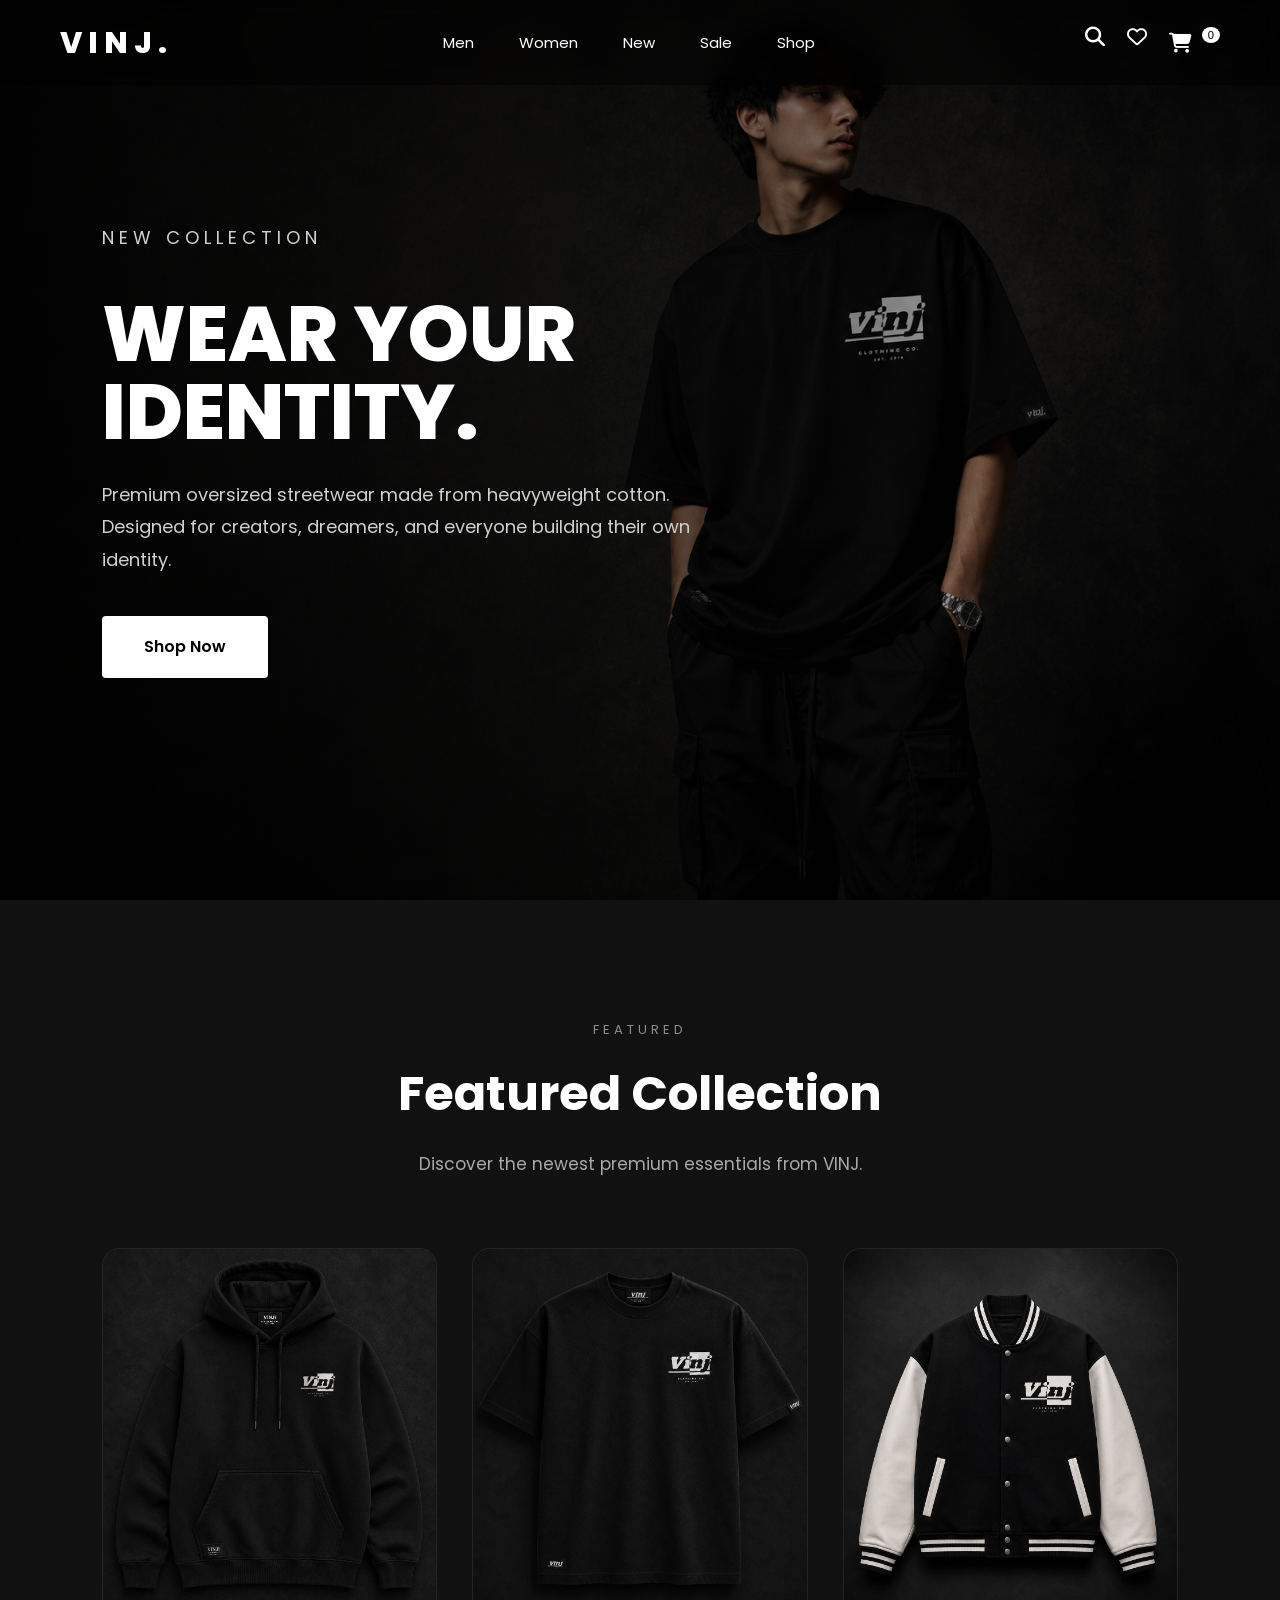
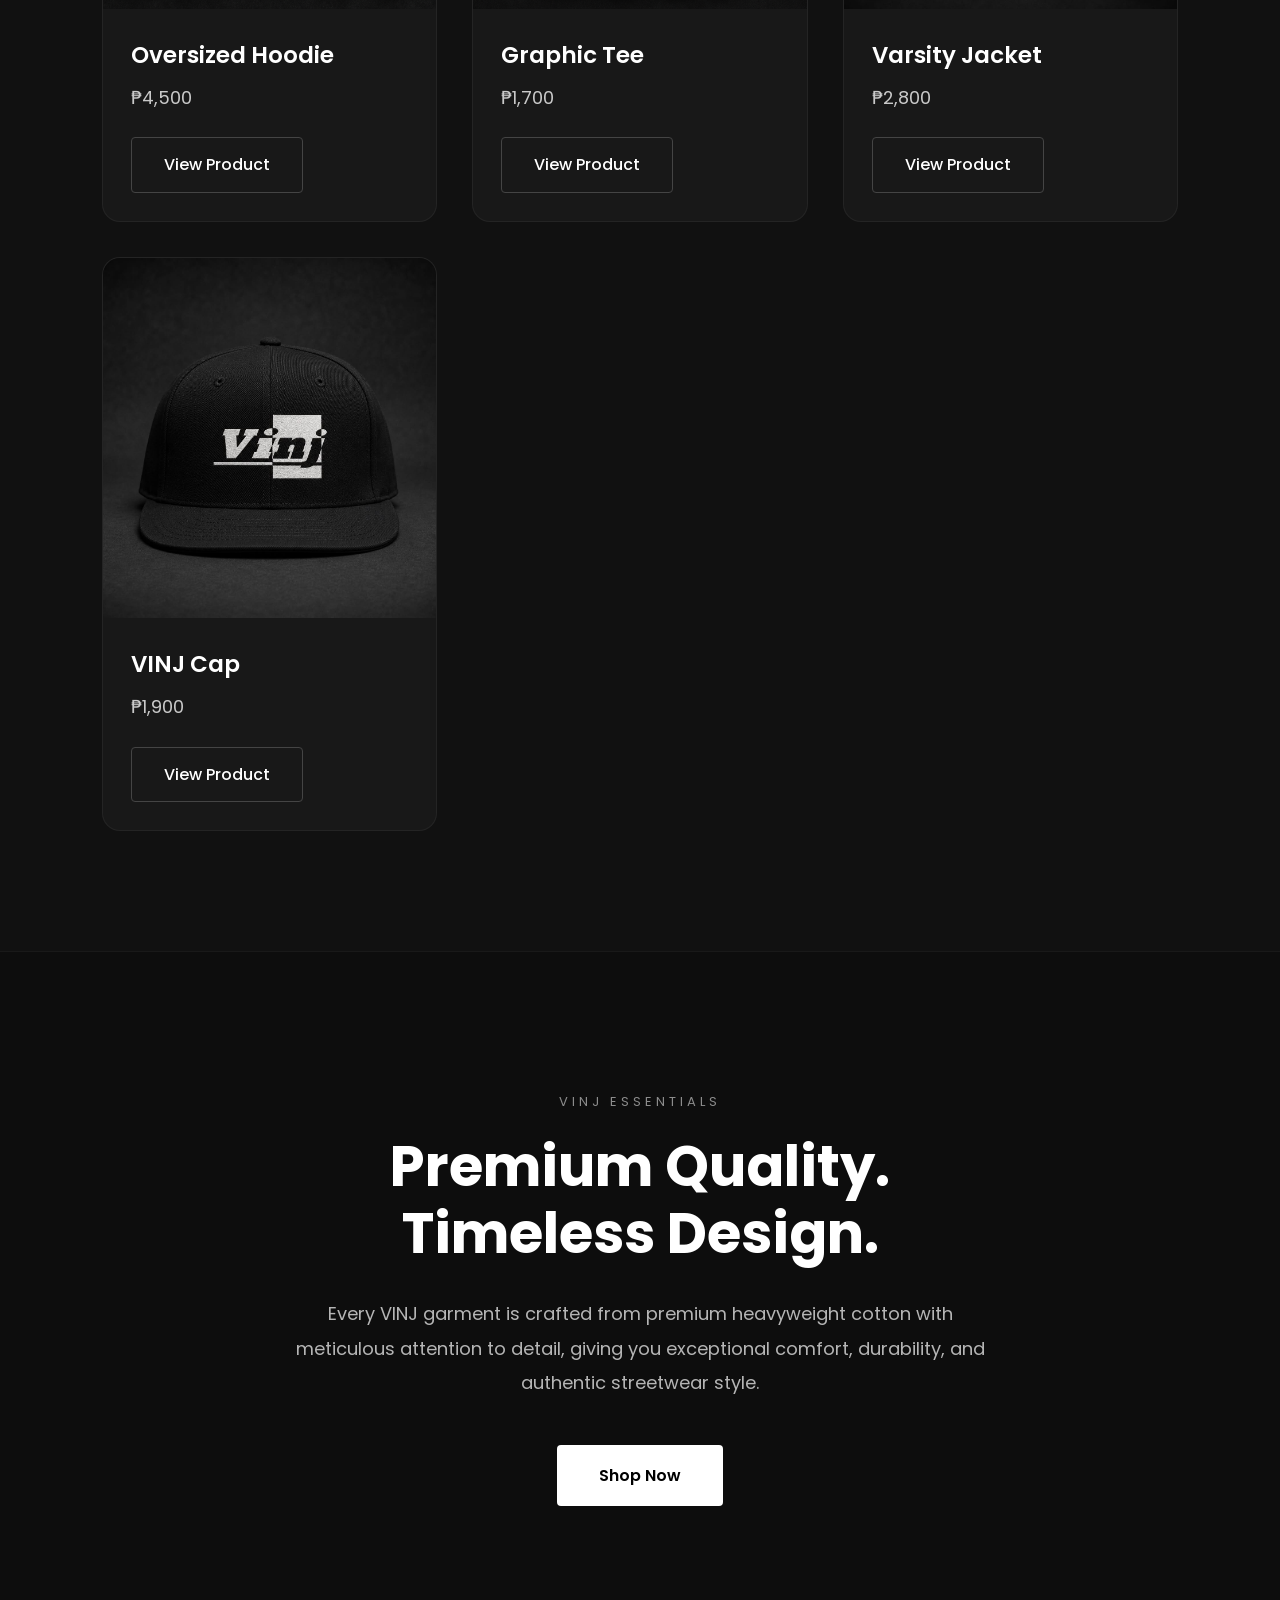
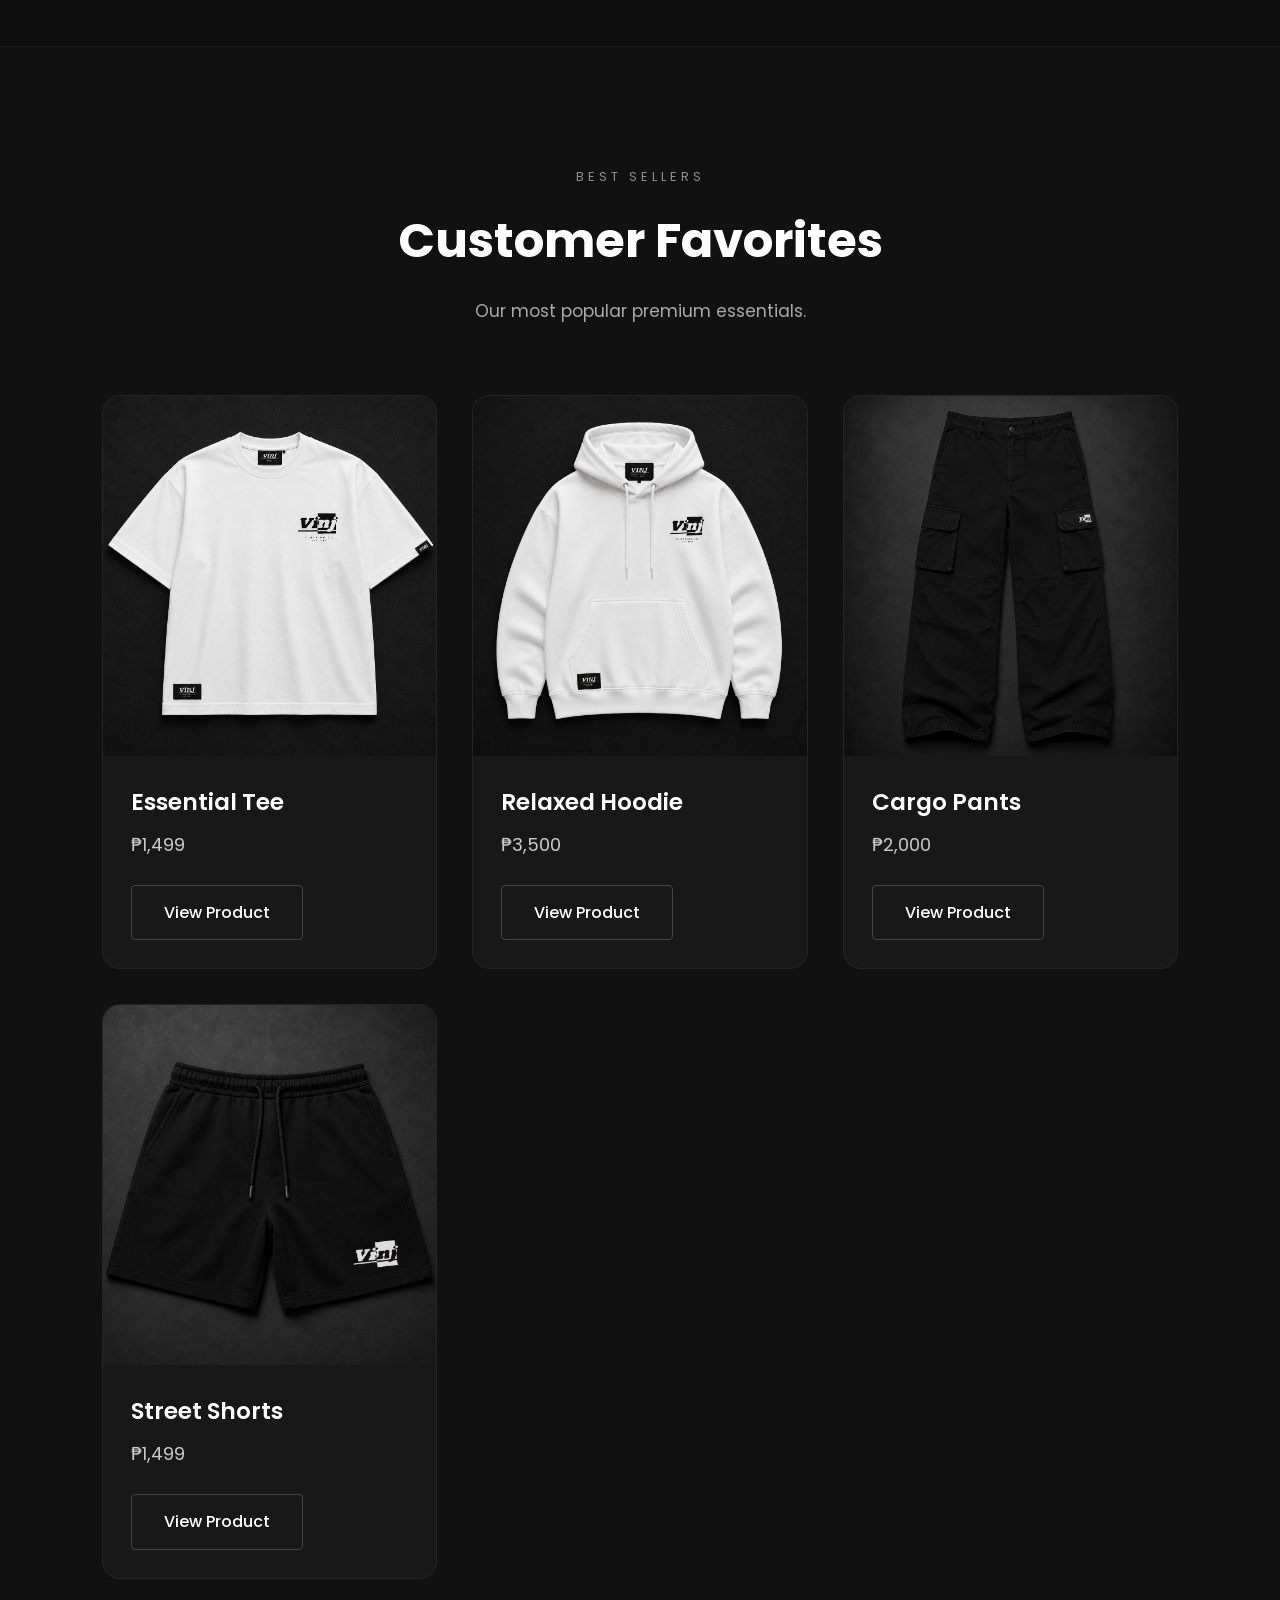
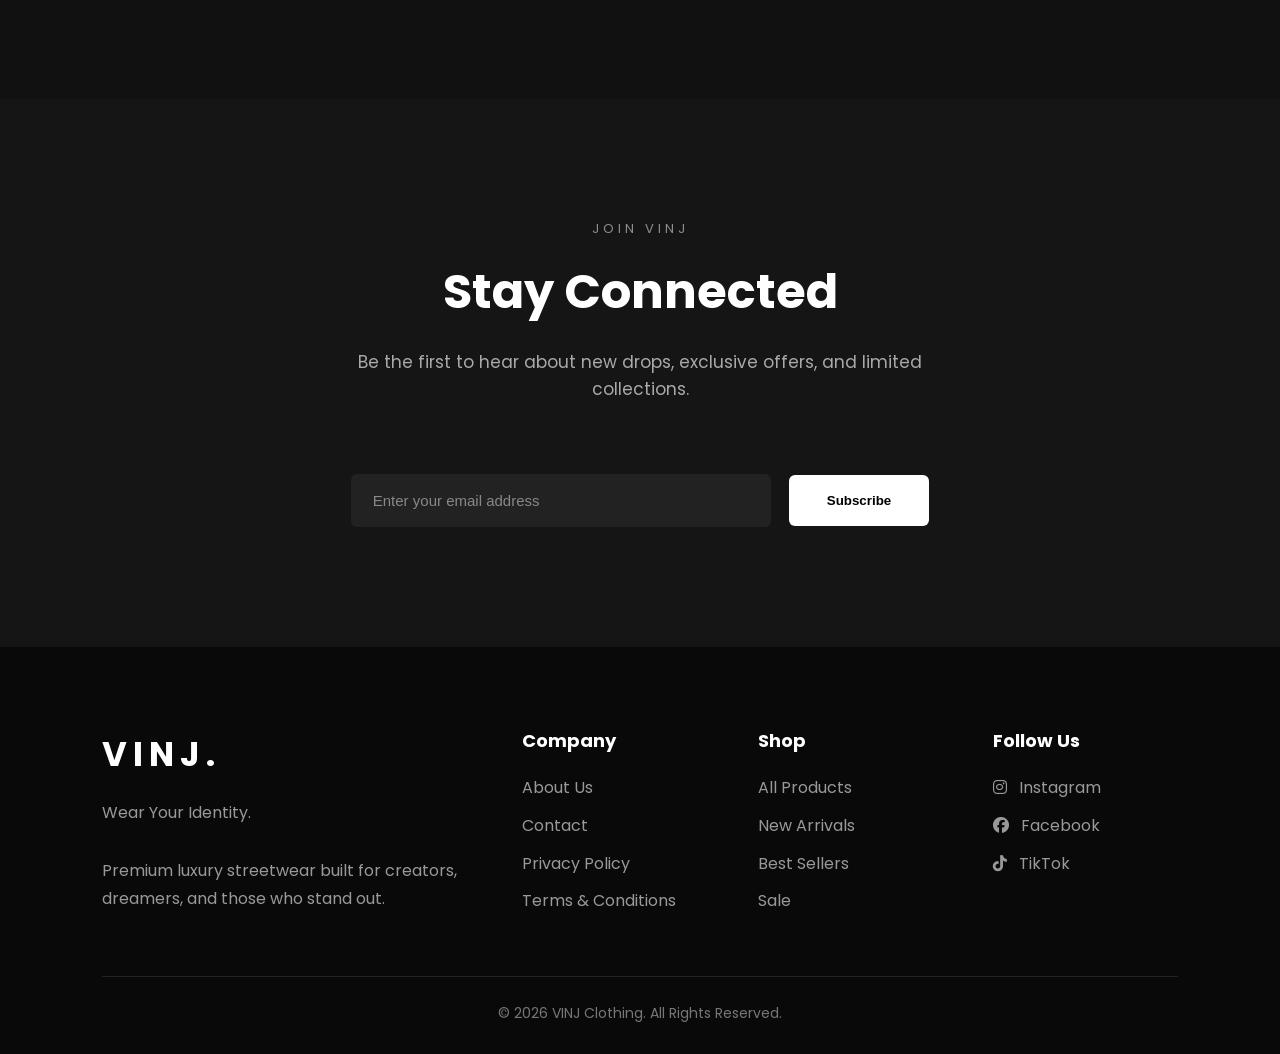
==== index.html @ 6fac5b18 "Update price of Essential Tee to ₱1,499" ====
<!DOCTYPE html>
<html lang="en">

<head>

    <meta charset="UTF-8">

    <meta name="viewport" content="width=device-width, initial-scale=1.0">

    <title>VINJ | Wear Your Identity</title>

    <!-- Google Font -->
    <link href="https://fonts.googleapis.com/css2?family=Poppins:wght@300;400;500;600;700;800&display=swap"
        rel="stylesheet">

    <!-- Font Awesome -->
    <link rel="stylesheet" href="https://cdnjs.cloudflare.com/ajax/libs/font-awesome/6.6.0/css/all.min.css">

    <!-- CSS -->
    <link rel="stylesheet" href="style.css">

    <!-- READ ONLY TEXT SCRIPT -->
    <style>
        /* Prevents users from highlighting and copying text on the whole website */
        body {
            -webkit-user-select: none; /* Safari */
            -moz-user-select: none; /* Firefox */
            -ms-user-select: none; /* Internet Explorer/Edge */
            user-select: none; /* Standard syntax */
        }

        /* Allows text selection ONLY inside input boxes (like the newsletter email box) */
        input, textarea {
            -webkit-user-select: text;
            -moz-user-select: text;
            -ms-user-select: text;
            user-select: text;
        }
    </style>

</head>

<body>

    <!-- =========================
     HEADER
========================= -->

    <header>

        <nav class="navbar">

            <div class="logo">
                <a href="index.html">VINJ.</a>
            </div>

            <ul class="nav-links">

                <li><a href="#">Men</a></li>
                <li><a href="#">Women</a></li>
                <li><a href="#">New</a></li>
                <li><a href="#">Sale</a></li>
                <li><a href="shop.html">Shop</a></li>

            </ul>

            <div class="icons">

                <i class="fa-solid fa-magnifying-glass"></i>
                <i class="fa-regular fa-heart"></i>

                <a href="cart.html">
                    <i class="fa-solid fa-cart-shopping"></i>
                    <span id="cartCount"
                        style="background: #fff; color: #000; border-radius: 50%; padding: 2px 6px; font-size: 0.7rem; margin-left: 5px; vertical-align: top; font-family: sans-serif;">0</span>
                </a>

            </div>

        </nav>

    </header>

    <!-- =========================
     HERO
========================= -->

    <section class="hero">

        <img src="images/hero-model.jpg" alt="VINJ Streetwear" class="hero-image">

        <div class="hero-overlay"></div>

        <div class="hero-content">

            <p class="hero-tag">
                NEW COLLECTION
            </p>

            <h1>
                WEAR YOUR<br>
                IDENTITY.
            </h1>

            <p>
                Premium oversized streetwear made from heavyweight cotton.
                Designed for creators, dreamers, and everyone building
                their own identity.
            </p>

            <div class="hero-buttons">

                <a href="shop.html" class="btn">
                    Shop Now
                </a>

                <!-- "Explore Collection" button has been removed here -->

            </div>

        </div>

    </section>

    <!-- =========================
     FEATURED COLLECTION
========================= -->

    <section class="featured">

        <div class="section-title">

            <span>FEATURED</span>

            <h2>Featured Collection</h2>

            <p>
                Discover the newest premium essentials from VINJ.
            </p>

        </div>

        <div class="cards">
            <!-- Product 1 -->
            <div class="card">

                <img src="images/hoodie.jpg" alt="VINJ Oversized Hoodie">

                <div class="card-content">

                    <h3>Oversized Hoodie</h3>

                    <p class="price">₱4,500</p>

                    <a href="view-product.html?id=hoodie" class="card-btn">
                        View Product
                    </a>

                </div>

            </div>

            <!-- Product 2 -->
            <div class="card">

                <img src="images/shirt.jpg" alt="VINJ Graphic Tee">

                <div class="card-content">

                    <h3>Graphic Tee</h3>

                    <p class="price">₱1,700</p>

                    <a href="view-product.html?id=graphic-tee" class="card-btn">
                        View Product
                    </a>

                </div>

            </div>

            <!-- Product 3 -->
            <div class="card">

                <img src="images/jacket.jpg" alt="VINJ Varsity Jacket">

                <div class="card-content">

                    <h3>Varsity Jacket</h3>

                    <p class="price">₱2,800</p>

                    <a href="view-product.html?id=varsity-jacket" class="card-btn">
                        View Product
                    </a>

                </div>

            </div>

            <!-- Product 4 -->
            <div class="card">

                <img src="images/cap.jpg" alt="VINJ Cap">

                <div class="card-content">

                    <h3>VINJ Cap</h3>

                    <p class="price">₱1,900</p>

                    <a href="view-product.html?id=cap" class="card-btn">
                        View Product
                    </a>

                </div>

            </div>

        </div>

    </section>

    <!-- =========================
     PREMIUM BANNER
========================= -->

    <section class="banner">

        <span>VINJ ESSENTIALS</span>

        <h2>
            Premium Quality.
            <br>
            Timeless Design.
        </h2>

        <p>
            Every VINJ garment is crafted from premium heavyweight cotton
            with meticulous attention to detail, giving you exceptional
            comfort, durability, and authentic streetwear style.
        </p>

        <a href="shop.html" class="btn">
            Shop Now
        </a>

    </section>

    <!-- =========================
     BEST SELLERS
========================= -->

    <section class="best-sellers">

        <div class="section-title">

            <span>BEST SELLERS</span>

            <h2>Customer Favorites</h2>

            <p>Our most popular premium essentials.</p>

        </div>

        <div class="cards">
            <!-- Product 1 -->
            <div class="card">

                <img src="images/product1.jpg" alt="VINJ Essential Tee">

                <div class="card-content">

                    <h3>Essential Tee</h3>

                    <p class="price">₱1,499</p>

                    <a href="view-product.html?id=essential-tee" class="card-btn">
                        View Product
                    </a>

                </div>

            </div>

            <!-- Product 2 -->
            <div class="card">

                <img src="images/product2.jpg" alt="VINJ Relaxed Hoodie">

                <div class="card-content">

                    <h3>Relaxed Hoodie</h3>

                    <p class="price">₱3,500</p>

                    <a href="view-product.html?id=oversized-tee" class="card-btn">
                        View Product
                    </a>

                </div>

            </div>

            <!-- Product 3 -->
            <div class="card">

                <img src="images/product3.jpg" alt="VINJ Cargo Pants">

                <div class="card-content">

                    <h3>Cargo Pants</h3>

                    <p class="price">₱2,000</p>

                    <a href="view-product.html?id=cargo-pants" class="card-btn">
                        View Product
                    </a>

                </div>

            </div>

            <!-- Product 4 -->
            <div class="card">

                <img src="images/product4.jpg" alt="VINJ Street Shorts">

                <div class="card-content">

                    <h3>Street Shorts</h3>

                    <p class="price">₱1,499</p>

                    <a href="view-product.html?id=street-shorts" class="card-btn">
                        View Product
                    </a>

                </div>

            </div>

        </div>

    </section>

    <!-- =========================
     NEWSLETTER
========================= -->

    <section class="newsletter">

        <div class="section-title">

            <span>JOIN VINJ</span>

            <h2>Stay Connected</h2>

            <p>
                Be the first to hear about new drops,
                exclusive offers, and limited collections.
            </p>

        </div>

        <form>

            <input type="email" placeholder="Enter your email address" required>

            <button type="submit">
                Subscribe
            </button>

        </form>

    </section>
    <!-- =========================
     FOOTER
========================= -->

    <footer>

        <div class="footer-container">

            <!-- Brand -->

            <div class="footer-brand">

                <h2>VINJ.</h2>

                <p>
                    Wear Your Identity.
                    <br><br>
                    Premium luxury streetwear built for creators,
                    dreamers, and those who stand out.
                </p>

            </div>

            <!-- Company -->

            <div>

                <h4>Company</h4>

                <a href="#">About Us</a>

                <a href="#">Contact</a>

                <a href="#">Privacy Policy</a>

                <a href="#">Terms & Conditions</a>

            </div>

            <!-- Shop -->

            <div>

                <h4>Shop</h4>

                <a href="shop.html">All Products</a>

                <a href="#">New Arrivals</a>

                <a href="#">Best Sellers</a>

                <a href="#">Sale</a>

            </div>

            <!-- Social -->

            <div>

                <h4>Follow Us</h4>

                <a href="#"><i class="fab fa-instagram"></i> Instagram</a>

                <a href="#"><i class="fab fa-facebook"></i> Facebook</a>

                <a href="#"><i class="fab fa-tiktok"></i> TikTok</a>

            </div>

        </div>

        <p class="copyright">
            © 2026 VINJ Clothing. All Rights Reserved.
        </p>

    </footer>

    <!-- =========================
     JAVASCRIPT
========================= -->

    <script src="script.js"></script>

</body>

</html>
---- style.css ----
/* ==========================================
   VINJ Luxury Streetwear
   Premium Dark Theme
========================================== */

* {
    margin: 0;
    padding: 0;
    box-sizing: border-box;
}

html {
    scroll-behavior: smooth;
}

body {
    font-family: 'Poppins', sans-serif;
    background: #0b0b0b;
    color: #fff;
    overflow-x: hidden;
    line-height: 1.6;
}

img {
    max-width: 100%;
    display: block;
}

a {
    text-decoration: none;
    color: inherit;
}

section {
    width: 100%;
}

/* ==========================================
   HEADER
========================================== */

header {
    position: fixed;
    top: 0;
    left: 0;
    width: 100%;
    z-index: 1000;
    
    background: rgba(0, 0, 0, .45);
    backdrop-filter: blur(12px);
    transition: .35s;
}

.navbar {
    
    max-width: 1400px;
    
    height: 85px;
    
    margin: auto;
    
    display: flex;
    
    justify-content: space-between;
    
    align-items: center;
    
    padding: 0 60px;
    
}

.logo a {
    
    color: white;
    
    font-size: 30px;
    
    font-weight: 800;
    
    letter-spacing: 6px;
    
}

.nav-links {
    
    list-style: none;
    
    display: flex;
    
    gap: 45px;
    
}

.nav-links a {
    
    color: white;
    
    font-size: 15px;
    
    transition: .3s;
    
}

.nav-links a:hover {
    
    color: #cfcfcf;
    
}

.icons {
    
    display: flex;
    
    gap: 22px;
    
    font-size: 20px;
    
}

.icons i {
    
    cursor: pointer;
    
    transition: .3s;
    
}

.icons i:hover {
    
    color: #d6d6d6;
    
}
/* ==========================================
   HERO
========================================== */

.hero{

    position:relative;

    width:100%;

    height:100vh;

    display:flex;

    align-items:center;

    overflow:hidden;

    background:#111;

}

.hero-image{

    position:absolute;

    inset:0;

    width:100%;

    height:100%;

    object-fit:cover;

    object-position:center;

}

.hero-overlay{

    position:absolute;

    inset:0;

    background:linear-gradient(
        90deg,
        rgba(0,0,0,.90) 0%,
        rgba(0,0,0,.65) 45%,
        rgba(0,0,0,.20) 100%
    );

}

.hero-content{

    position:relative;

    z-index:5;

    width:600px;

    margin-left:8%;

}

.hero-tag{

    color:#9d9d9d;

    letter-spacing:5px;

    text-transform:uppercase;

    font-size:14px;

    margin-bottom:18px;

}

.hero h1{

    font-size:78px;

    line-height:1;

    font-weight:800;

    margin-bottom:28px;

}

.hero p{

    color:#d0d0d0;

    font-size:18px;

    line-height:1.8;

    margin-bottom:40px;

}

.hero-buttons{

    display:flex;

    gap:20px;

}

.btn{

    display:inline-flex;

    align-items:center;

    justify-content:center;

    padding:18px 42px;

    background:#ffffff;

    color:#000;

    font-weight:600;

    border-radius:4px;

    transition:.35s;

}

.btn:hover{

    background:#dddddd;

    transform:translateY(-3px);

}

.btn-outline{

    display:inline-flex;

    align-items:center;

    justify-content:center;

    padding:18px 42px;

    border:1px solid #fff;

    color:#fff;

    border-radius:4px;

    transition:.35s;

}

.btn-outline:hover{

    background:#fff;

    color:#000;

}
/* ==========================================
   SECTION TITLES
========================================== */

.section-title {
    
    text-align: center;
    
    margin-bottom: 70px;
    
}

.section-title span {
    
    display: block;
    
    color: #8d8d8d;
    
    font-size: 13px;
    
    letter-spacing: 4px;
    
    text-transform: uppercase;
    
    margin-bottom: 15px;
    
}

.section-title h2 {
    
    font-size: 48px;
    
    font-weight: 700;
    
    margin-bottom: 18px;
    
}

.section-title p {
    
    color: #a9a9a9;
    
    font-size: 17px;
    
    max-width: 650px;
    
    margin: auto;
    
}

/* ==========================================
   FEATURED & BEST SELLERS
========================================== */

.featured,
.best-sellers {
    
    padding: 120px 8%;
    
    background: #111111;
    
}

.cards {
    
    display: grid;
    
    grid-template-columns: repeat(auto-fit, minmax(280px, 1fr));
    
    gap: 35px;
    
}

/* ==========================================
   PRODUCT CARD
========================================== */

.card {
    
    background: #181818;
    
    border-radius: 18px;
    
    overflow: hidden;
    
    transition: .35s ease;
    
    border: 1px solid rgba(255, 255, 255, .05);
    
}

.card:hover {
    
    transform: translateY(-10px);
    
    box-shadow: 0 25px 55px rgba(0, 0, 0, .45);
    
}

.card img {
    
    width: 100%;
    
    height: 360px;
    
    object-fit: cover;
    
    background: #222;
    
    transition: .4s;
    
}

.card:hover img {
    
    transform: scale(1.03);
    
}

.card-content {
    
    padding: 28px;
    
}

.card h3 {
    
    font-size: 23px;
    
    margin-bottom: 10px;
    
    font-weight: 600;
    
}

.price {
    
    color: #c9c9c9;
    
    font-size: 18px;
    
    margin-bottom: 25px;
    
}

.card-btn {
    
    display: inline-block;
    
    padding: 14px 32px;
    
    border: 1px solid #444;
    
    color: #fff;
    
    transition: .3s;
    
    border-radius: 4px;
    
    font-weight: 500;
    
}

.card-btn:hover {
    
    background: #fff;
    
    color: #000;
    
    border-color: #fff;
    
}
/* ==========================================
   PREMIUM BANNER
========================================== */

.banner {
    
    background: #0d0d0d;
    
    padding: 140px 8%;
    
    text-align: center;
    
    border-top: 1px solid rgba(255, 255, 255, .05);
    
    border-bottom: 1px solid rgba(255, 255, 255, .05);
    
}

.banner span {
    
    display: block;
    
    color: #8c8c8c;
    
    text-transform: uppercase;
    
    letter-spacing: 4px;
    
    font-size: 13px;
    
    margin-bottom: 20px;
    
}

.banner h2 {
    
    font-size: 56px;
    
    font-weight: 700;
    
    line-height: 1.2;
    
    margin-bottom: 30px;
    
}

.banner p {
    
    max-width: 700px;
    
    margin: 0 auto 45px;
    
    color: #b5b5b5;
    
    line-height: 1.9;
    
    font-size: 18px;
    
}

/* ==========================================
   NEWSLETTER
========================================== */

.newsletter {
    
    background: #151515;
    
    padding: 120px 8%;
    
    text-align: center;
    
}

.newsletter form {
    
    display: flex;
    
    justify-content: center;
    
    align-items: center;
    
    flex-wrap: wrap;
    
    gap: 18px;
    
    margin-top: 45px;
    
}

.newsletter input {
    
    width: 420px;
    
    max-width: 100%;
    
    padding: 18px 22px;
    
    border: none;
    
    outline: none;
    
    background: #222;
    
    color: #fff;
    
    border-radius: 6px;
    
    font-size: 15px;
    
}

.newsletter input::placeholder {
    
    color: #888;
    
}

.newsletter button {
    
    padding: 18px 38px;
    
    background: #fff;
    
    color: #000;
    
    border: none;
    
    border-radius: 6px;
    
    cursor: pointer;
    
    font-weight: 600;
    
    transition: .3s;
    
}

.newsletter button:hover {
    
    background: #d8d8d8;
    
}
/* ==========================================
   FOOTER
========================================== */

footer {
    
    background: #090909;
    
    padding: 80px 8% 30px;
    
}

.footer-container {
    
    display: grid;
    
    grid-template-columns: 2fr 1fr 1fr 1fr;
    
    gap: 50px;
    
    margin-bottom: 50px;
    
}

.footer-brand h2 {
    
    font-size: 34px;
    
    letter-spacing: 6px;
    
    margin-bottom: 18px;
    
}

.footer-brand p {
    
    color: #999;
    
    line-height: 1.8;
    
}

footer h4 {
    
    margin-bottom: 20px;
    
    font-size: 18px;
    
}

footer a {
    
    display: block;
    
    color: #999;
    
    margin-bottom: 12px;
    
    transition: .3s;
    
}

footer a:hover {
    
    color: #fff;
    
}

footer i {
    
    margin-right: 8px;
    
}

.copyright {
    
    border-top: 1px solid #222;
    
    padding-top: 25px;
    
    text-align: center;
    
    color: #777;
    
    font-size: 14px;
    
}

/* ==========================================
   SCROLL TO TOP
========================================== */

.top-btn {
    
    position: fixed;
    
    bottom: 30px;
    
    right: 30px;
    
    width: 50px;
    
    height: 50px;
    
    border: none;
    
    border-radius: 50%;
    
    background: #fff;
    
    color: #000;
    
    cursor: pointer;
    
    display: none;
    
    font-size: 20px;
    
    z-index: 999;
    
    transition: .3s;
    
}

.top-btn:hover {
    
    transform: translateY(-5px);
    
}

/* ==========================================
   FADE ANIMATION
========================================== */

.hidden {
    
    opacity: 0;
    
    transform: translateY(50px);
    
    transition: all .8s ease;
    
}

.visible {
    
    opacity: 1;
    
    transform: translateY(0);
    
}

/* ==========================================
   RESPONSIVE
========================================== */

@media(max-width:992px) {
    
    .nav-links {
        
        display: none;
        
    }
    
    .navbar {
        
        padding: 0 25px;
        
    }
    
    .hero-content {
        
        width: 90%;
        
        margin: auto;
        
        text-align: center;
        
    }
    
    .hero h1 {
        
        font-size: 54px;
        
    }
    
    .hero-buttons {
        
        justify-content: center;
        
        flex-wrap: wrap;
        
    }
    
    .footer-container {
        
        grid-template-columns: 1fr 1fr;
        
    }
    
}

@media(max-width:768px) {
    
    .hero {
        
        height: 90vh;
        
    }
    
    .hero h1 {
        
        font-size: 42px;
        
    }
    
    .section-title h2 {
        
        font-size: 34px;
        
    }
    
    .banner h2 {
        
        font-size: 38px;
        
    }
    
    .cards {
        
        grid-template-columns: 1fr;
        
    }
    
    .footer-container {
        
        grid-template-columns: 1fr;
        
        text-align: center;
        
    }
    
    .newsletter input {
        
        width: 100%;
        
    }
    
    .newsletter form {
        
        flex-direction: column;
        
    }
    
    .btn,
    
    .btn-outline {
        
        width: 100%;
        
        text-align: center;
        
    }
    
}
/* ==========================================
   LOADING EFFECT
========================================== */

body {
    
    opacity: 1;
    
    transition: none;
    
}   
/* ==========================================
   TOP BUTTON
========================================== */

.top-btn {
    
    display: none;
    
    justify-content: center;
    
    align-items: center;
    
    position: fixed;
    
    right: 30px;
    
    bottom: 30px;
    
    width: 55px;
    
    height: 55px;
    
    border: none;
    
    border-radius: 50%;
    
    background: #fff;
    
    color: #000;
    
    cursor: pointer;
    
    font-size: 20px;
    
    z-index: 9999;
    
    transition: .3s;
    
}

.top-btn:hover {
    
    transform: translateY(-5px);
    
    background: #e8e8e8;
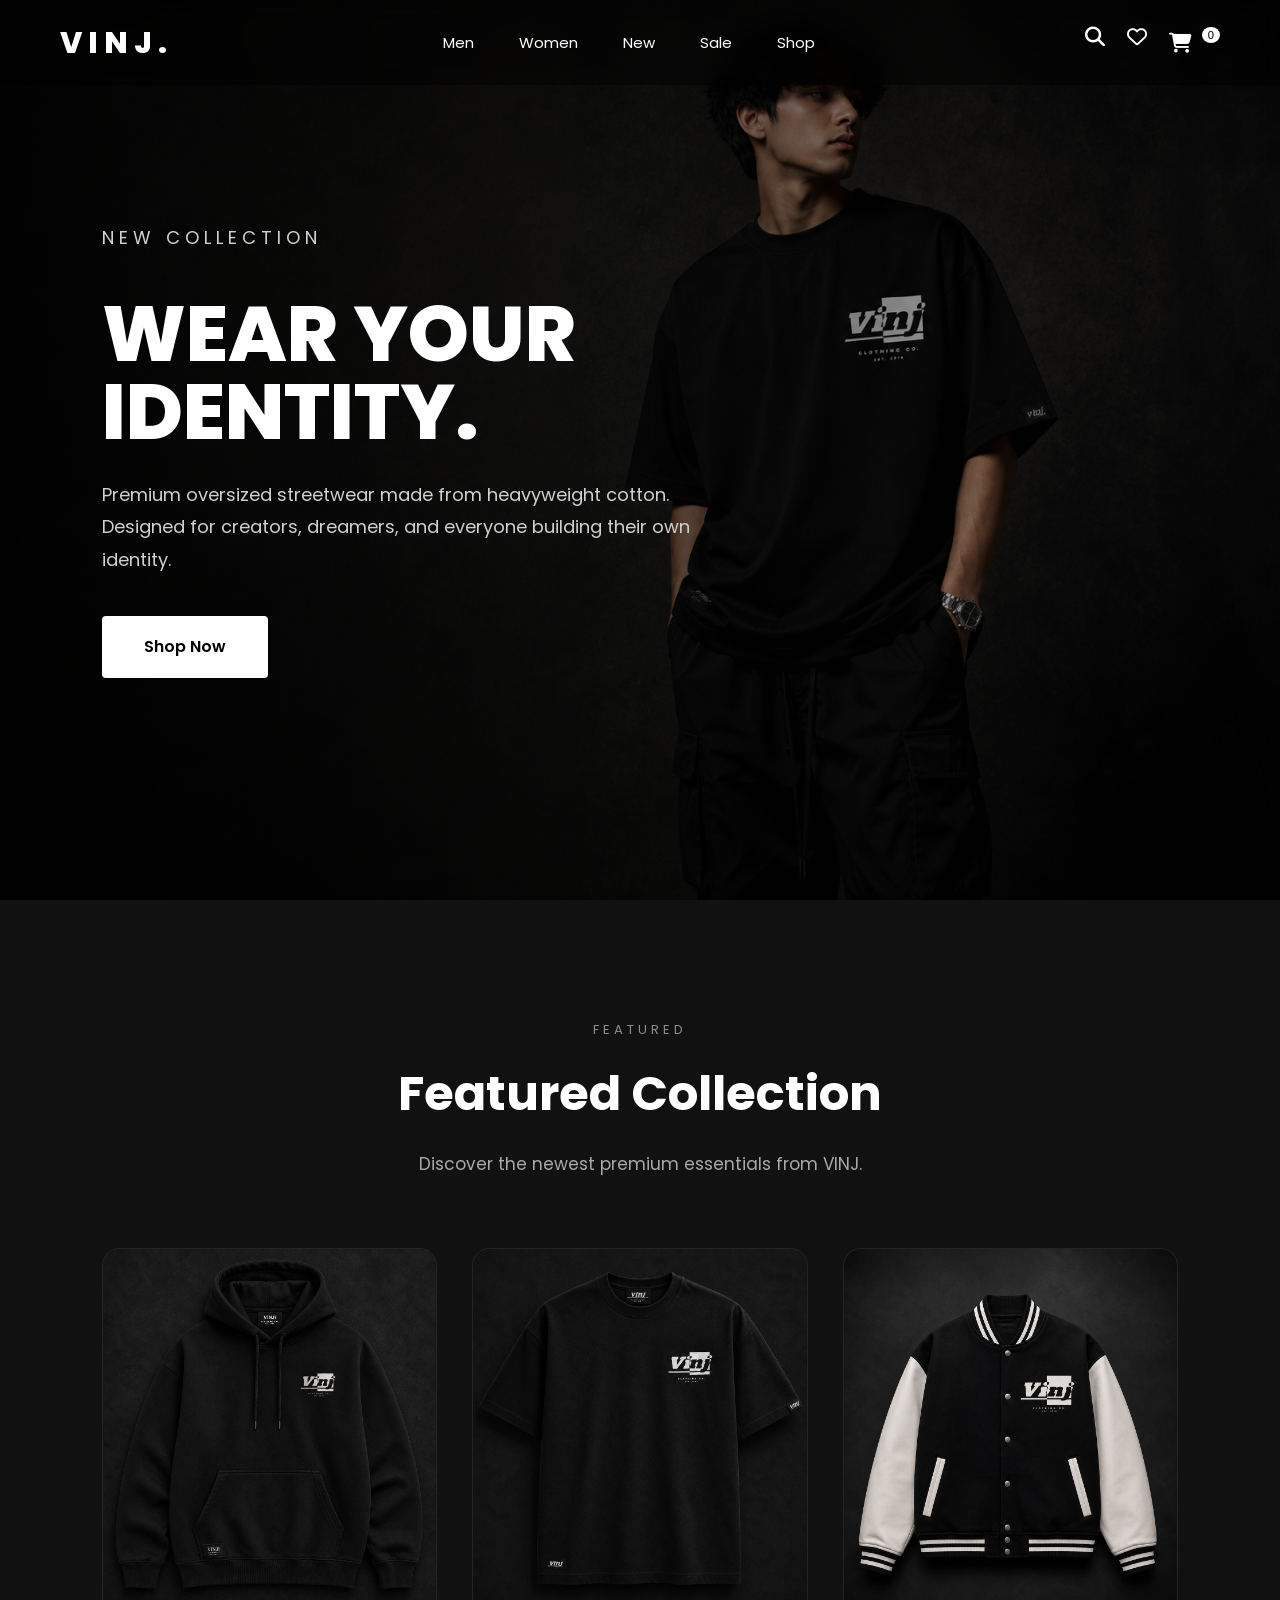
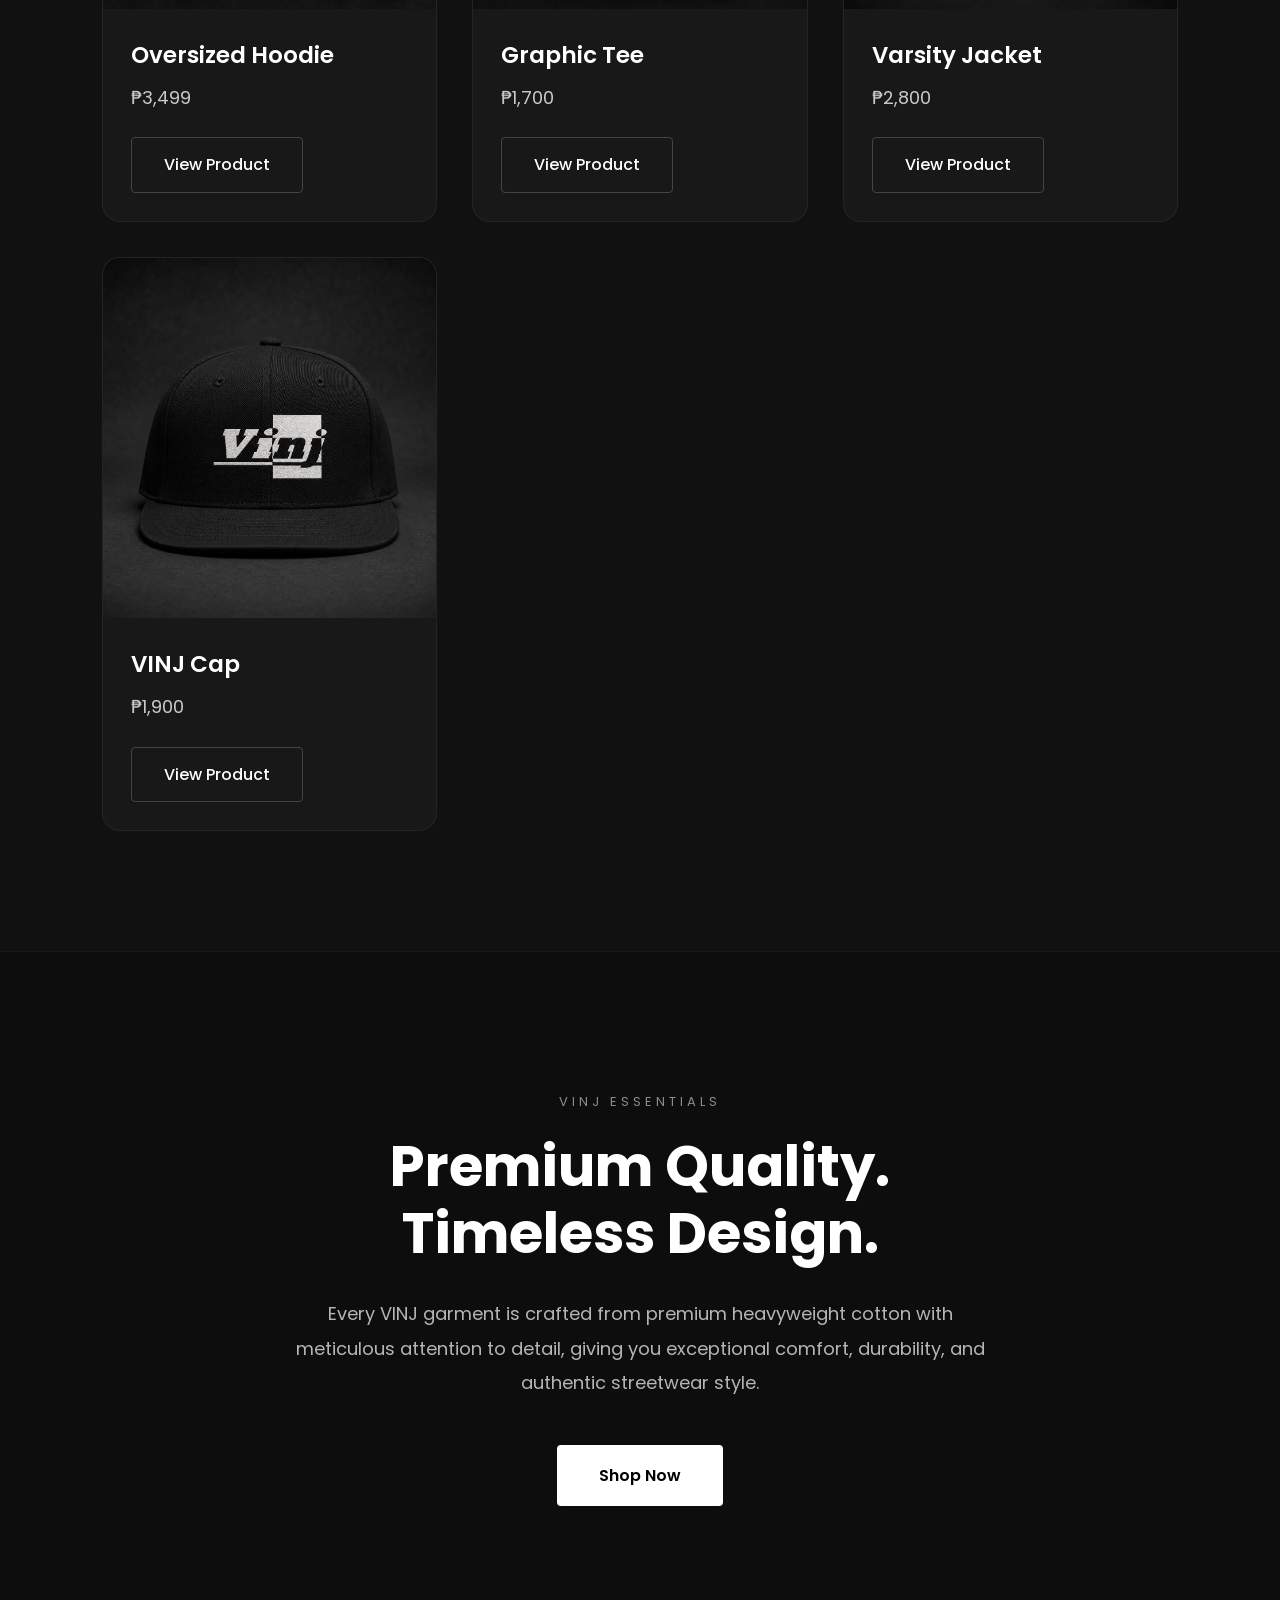
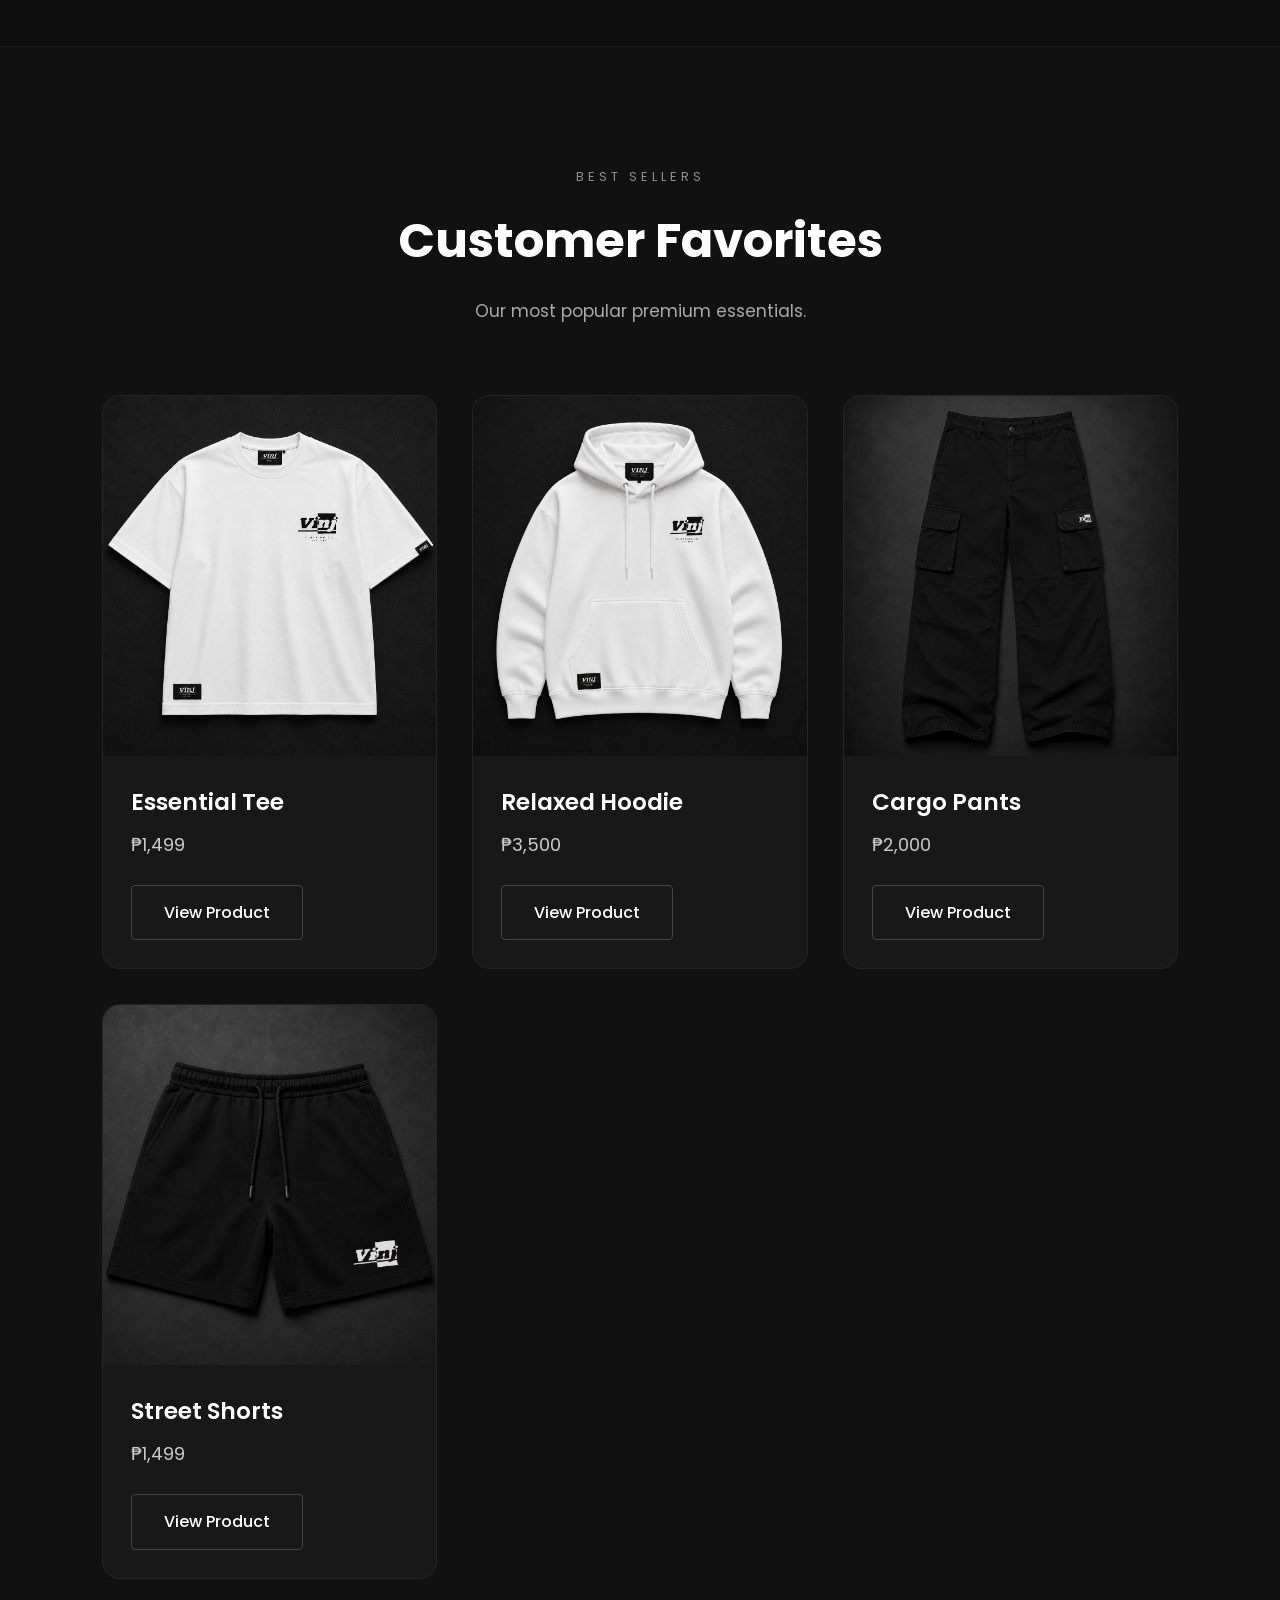
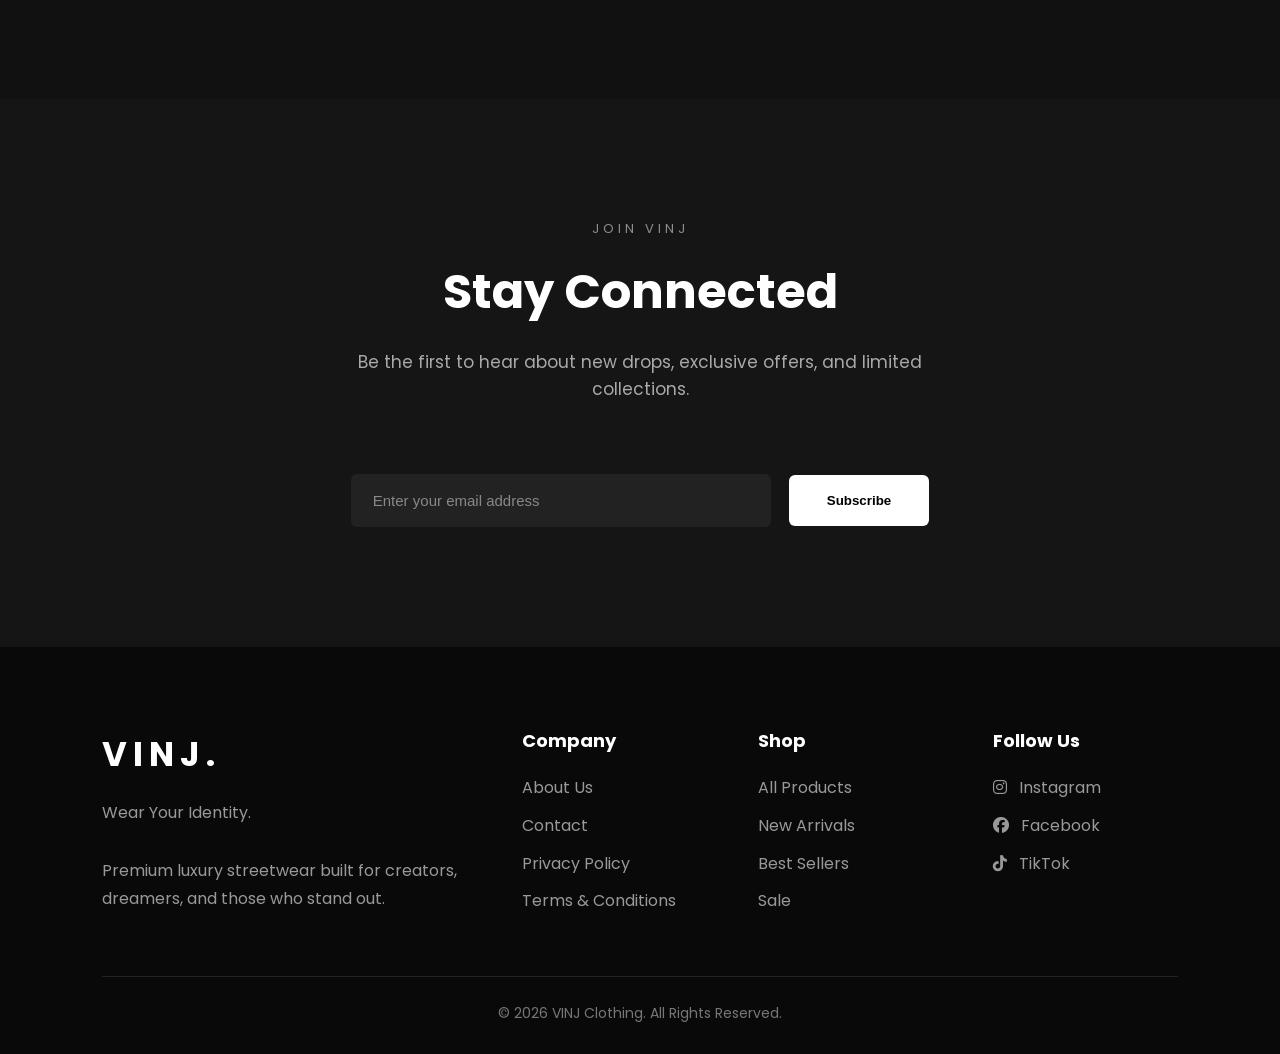
==== commit 0401875c: "Update price of Oversized Hoodie to ₱3,499" ====
--- a/index.html
+++ b/index.html
@@ -150,7 +150,7 @@
 
                     <h3>Oversized Hoodie</h3>
 
-                    <p class="price">₱4,500</p>
+                    <p class="price">₱3,499</p>
 
                     <a href="view-product.html?id=hoodie" class="card-btn">
                         View Product
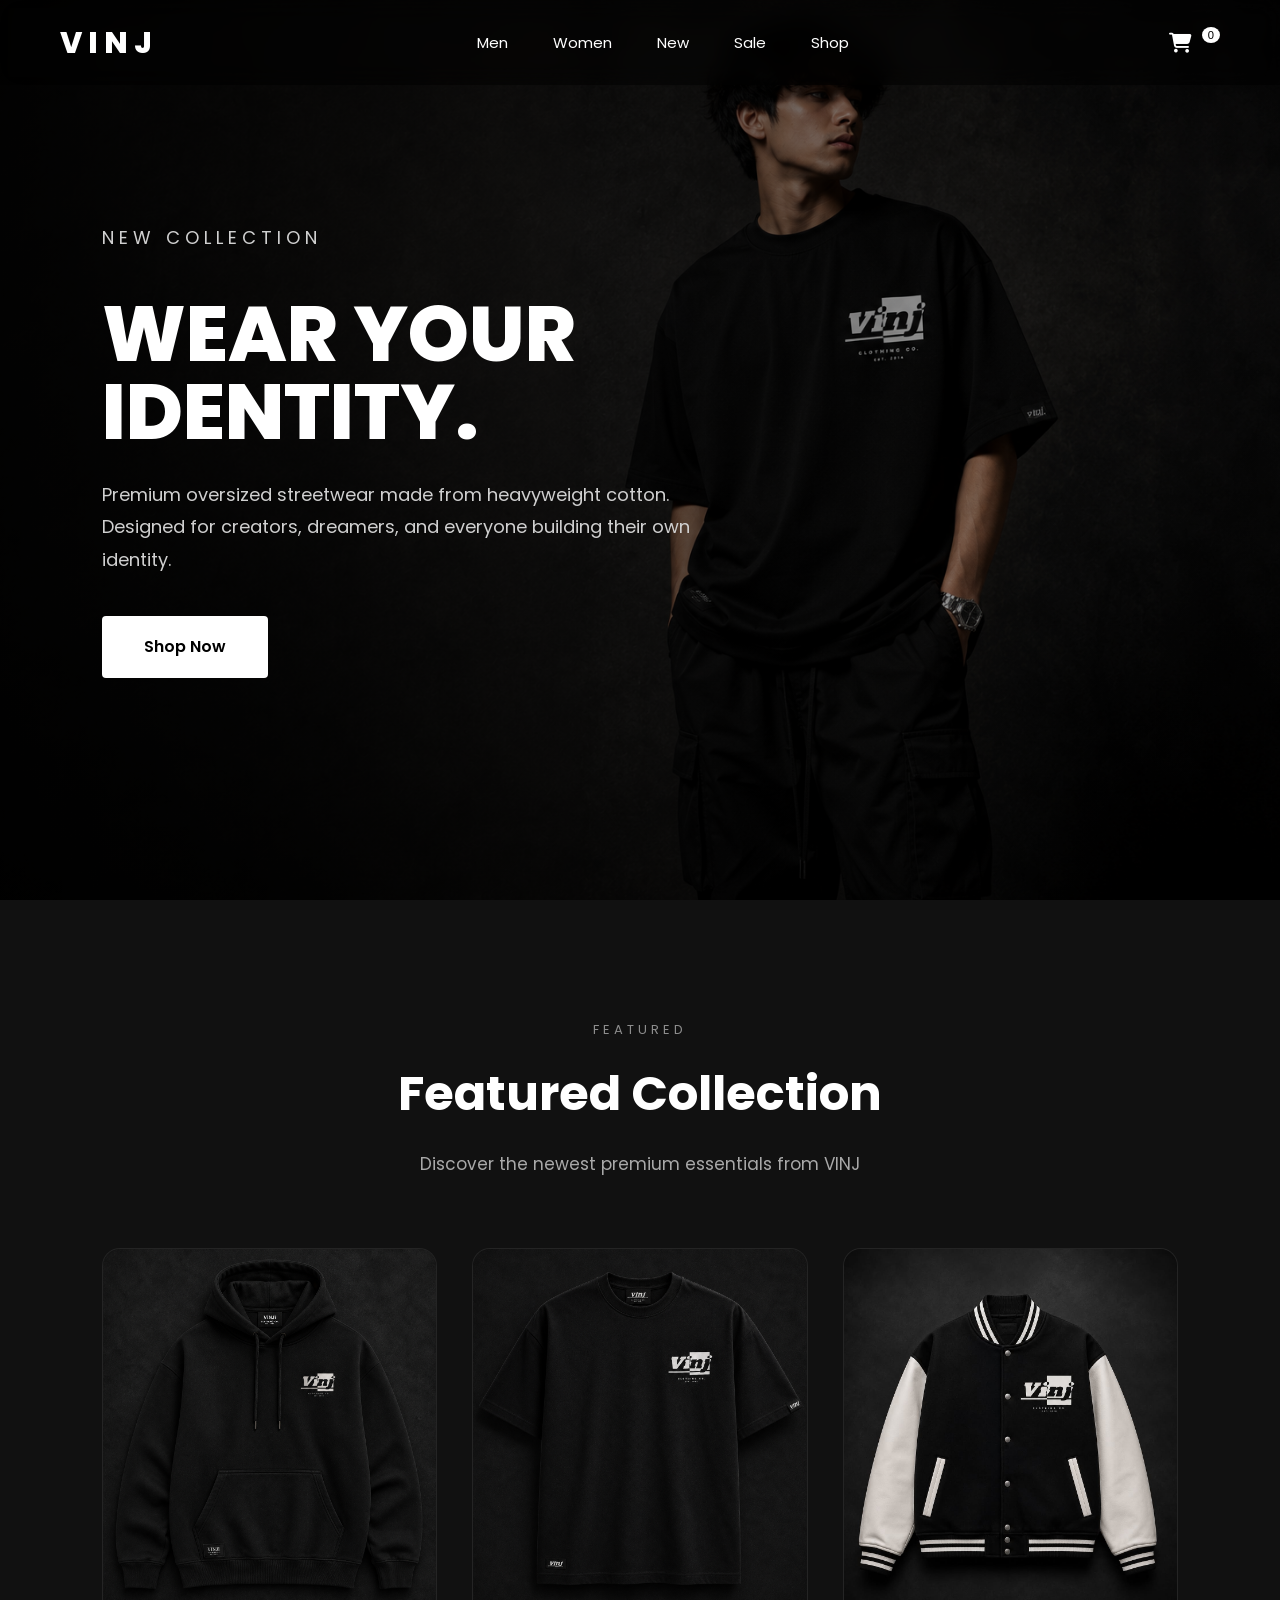
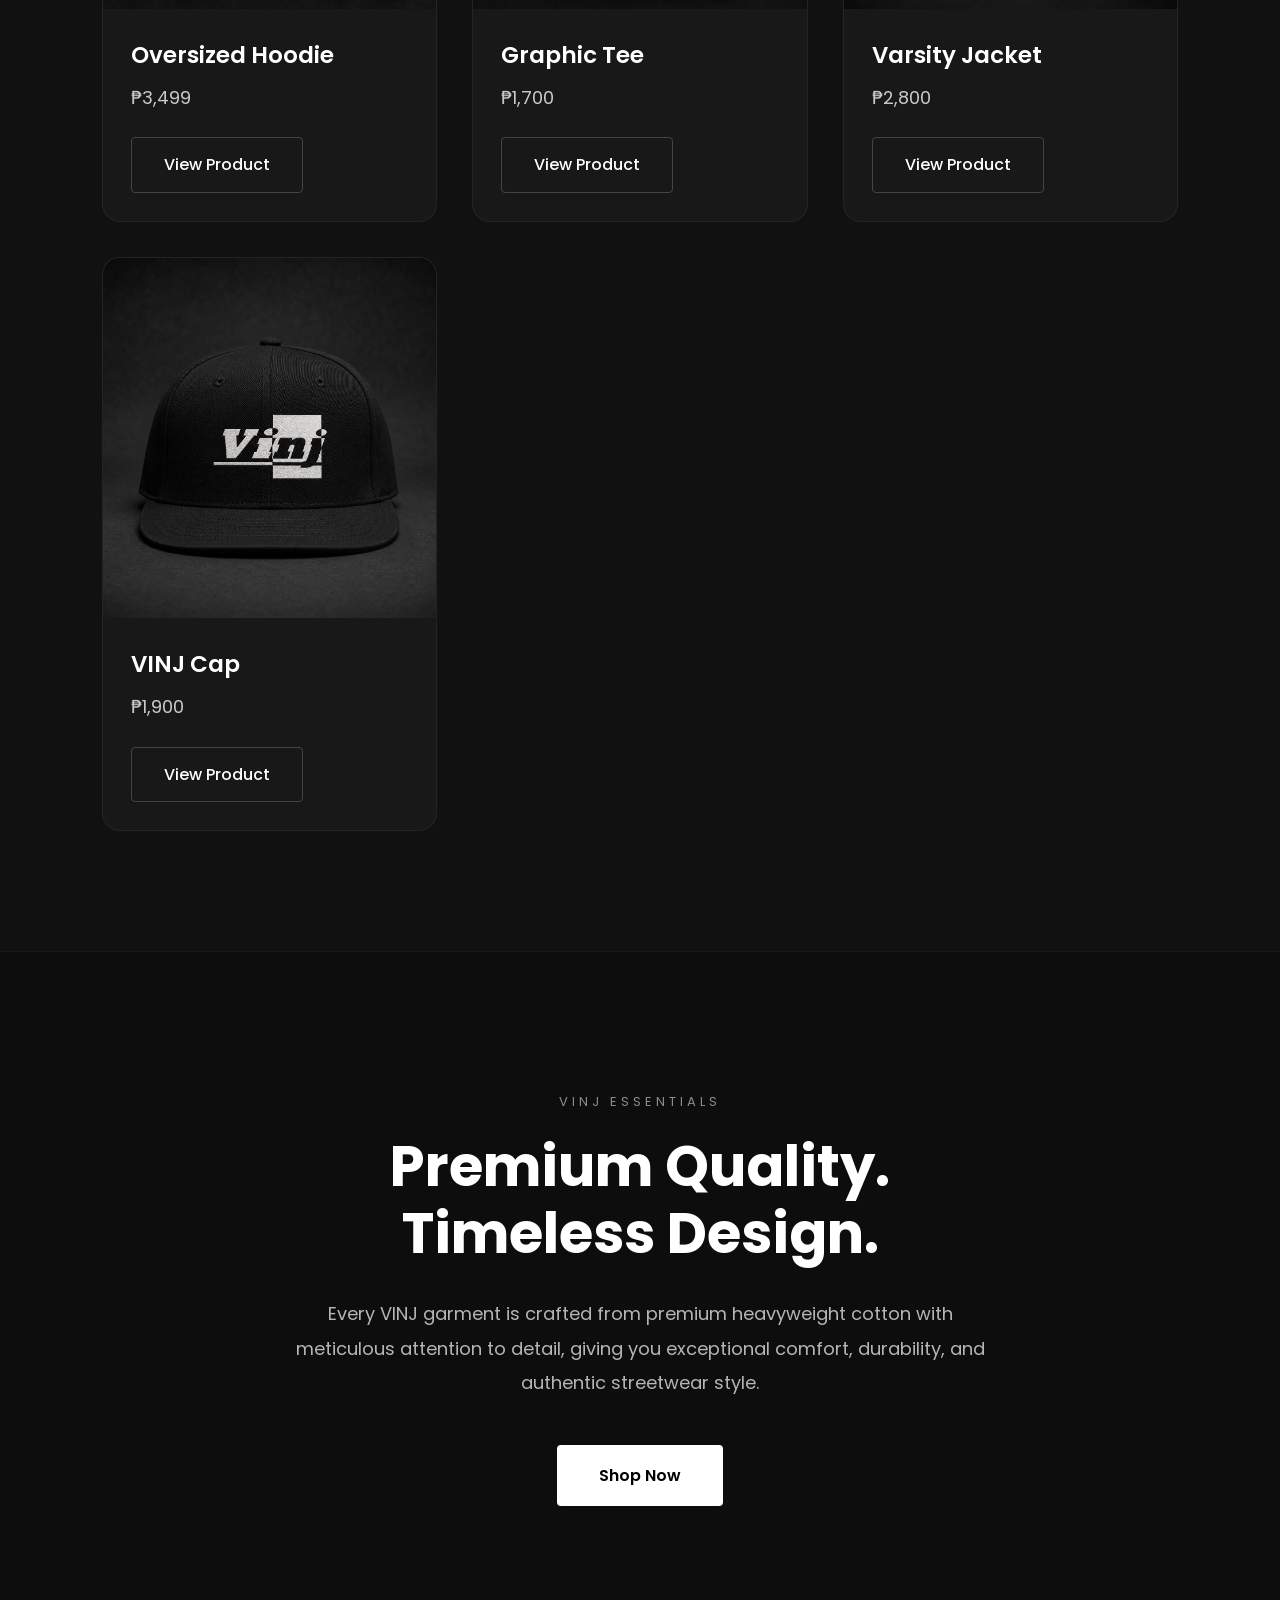
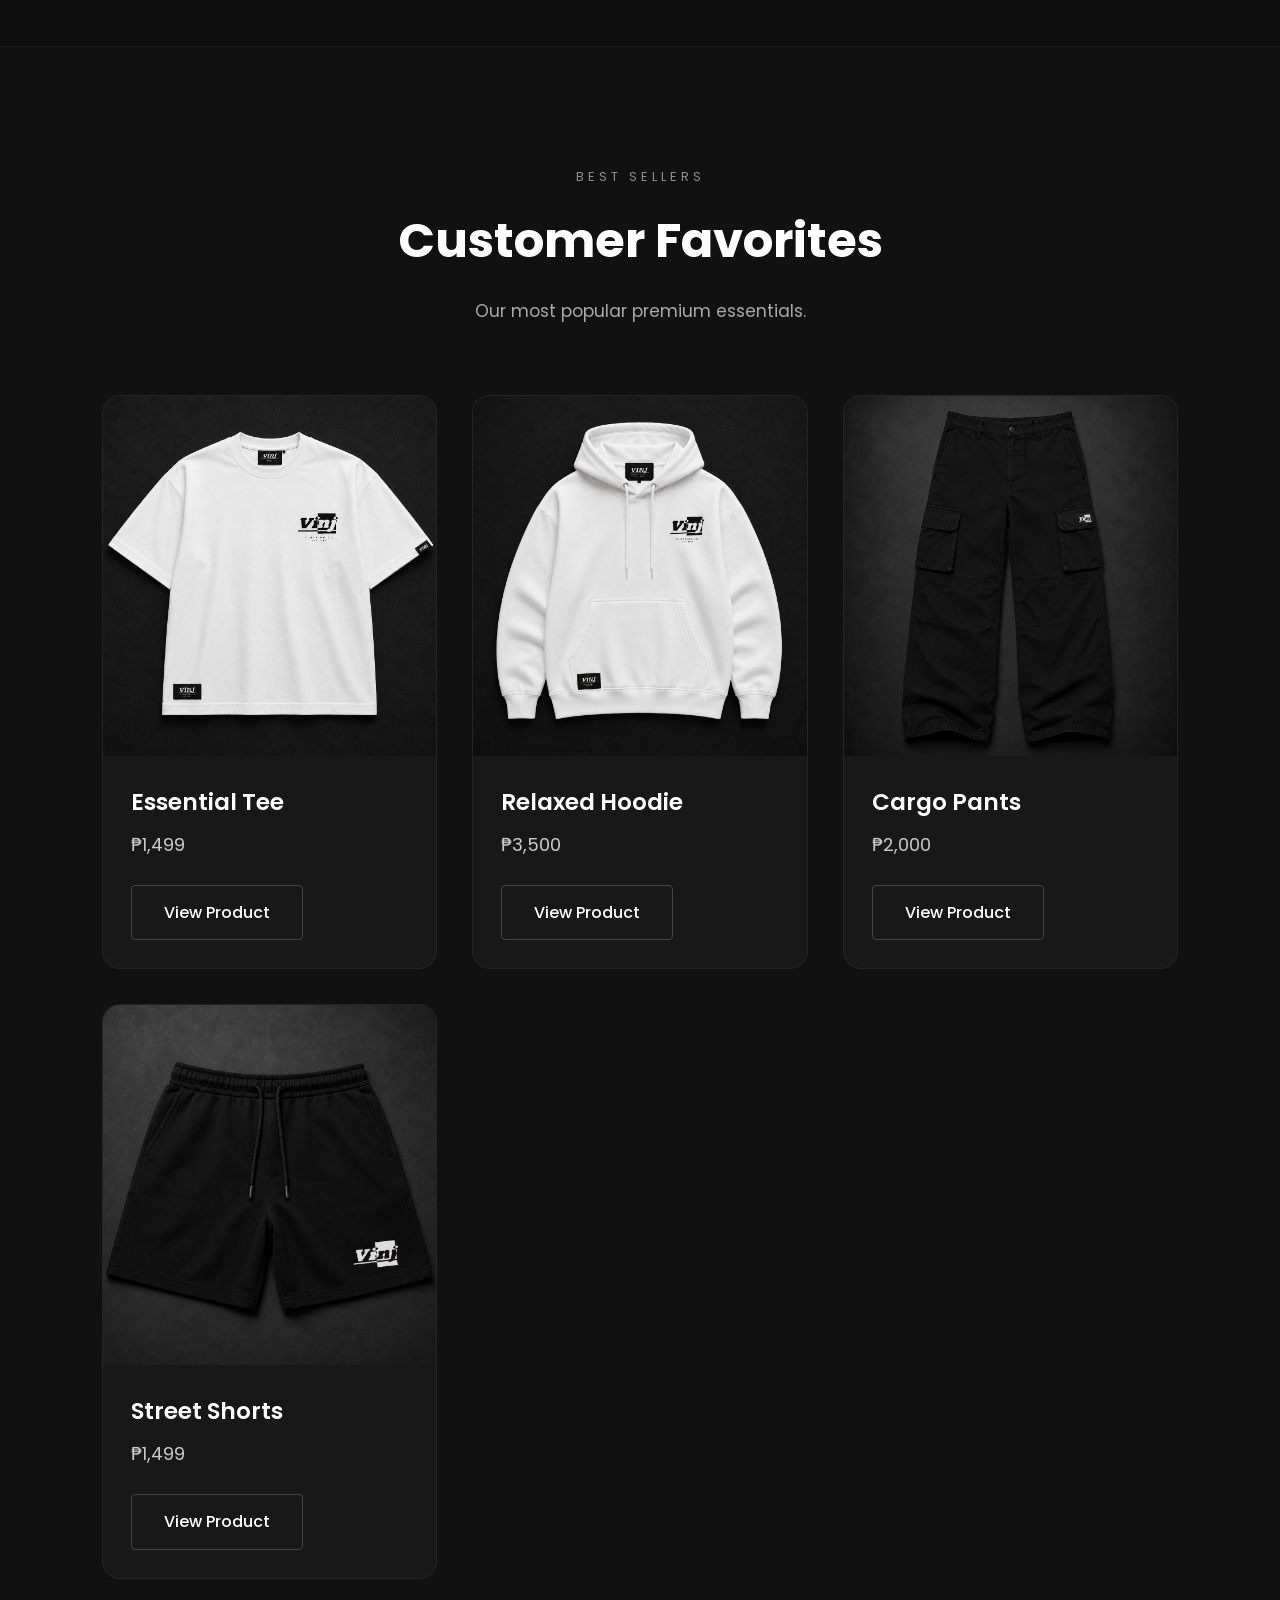
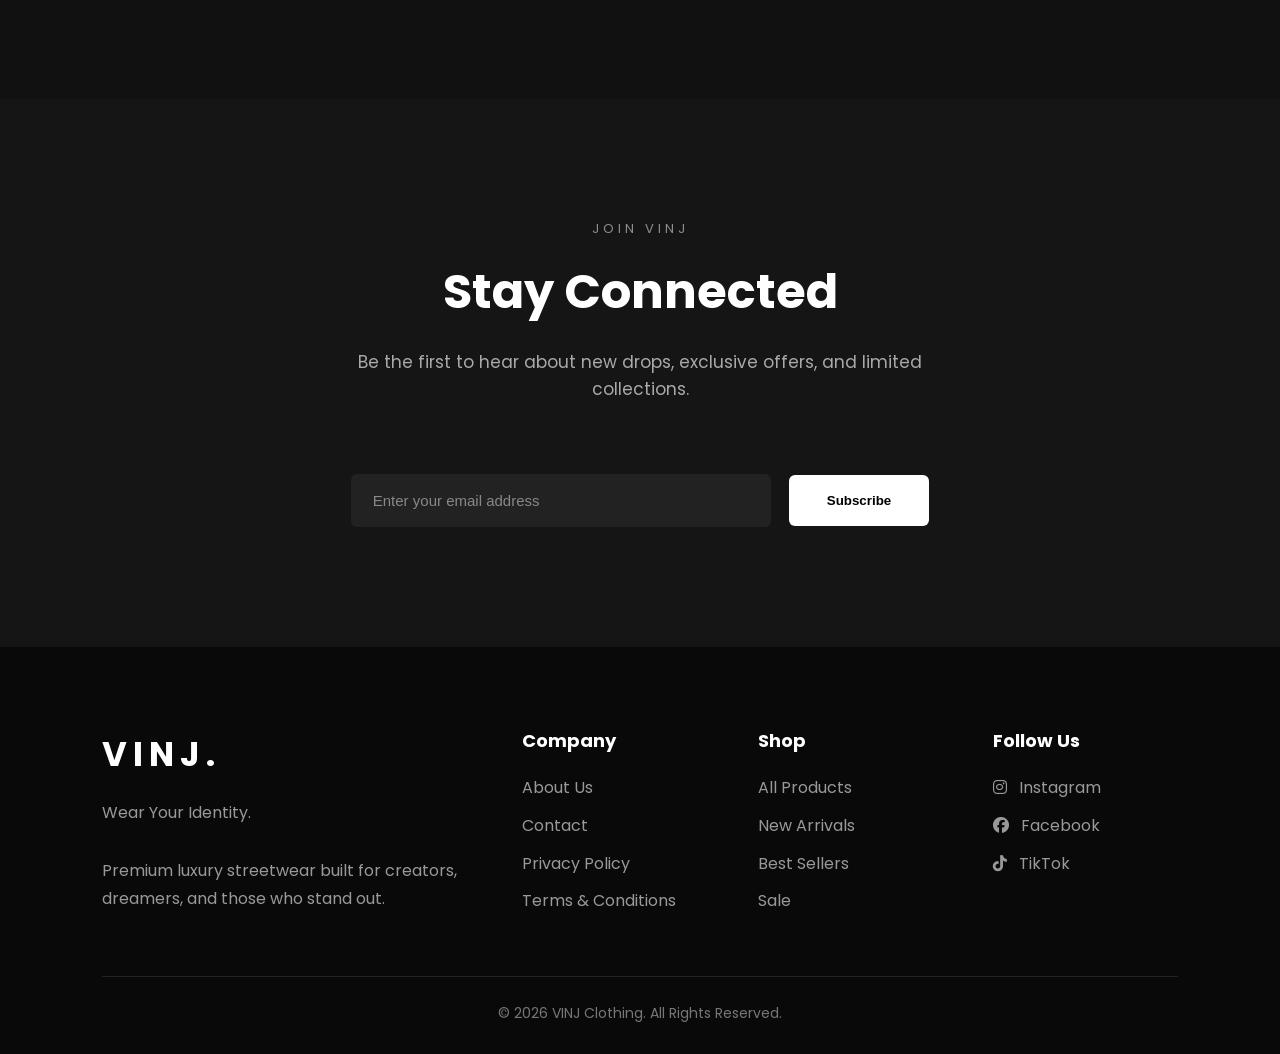
==== commit ec39c570: "Update logo link and modify text content" ====
--- a/index.html
+++ b/index.html
@@ -51,7 +51,7 @@
         <nav class="navbar">
 
             <div class="logo">
-                <a href="index.html">VINJ.</a>
+                <a href="index.html">VINJ</a>
             </div>
 
             <ul class="nav-links">
@@ -66,9 +66,6 @@
 
             <div class="icons">
 
-                <i class="fa-solid fa-magnifying-glass"></i>
-                <i class="fa-regular fa-heart"></i>
-
                 <a href="cart.html">
                     <i class="fa-solid fa-cart-shopping"></i>
                     <span id="cartCount"
@@ -135,7 +132,7 @@
             <h2>Featured Collection</h2>
 
             <p>
-                Discover the newest premium essentials from VINJ.
+                Discover the newest premium essentials from VINJ
             </p>
 
         </div>
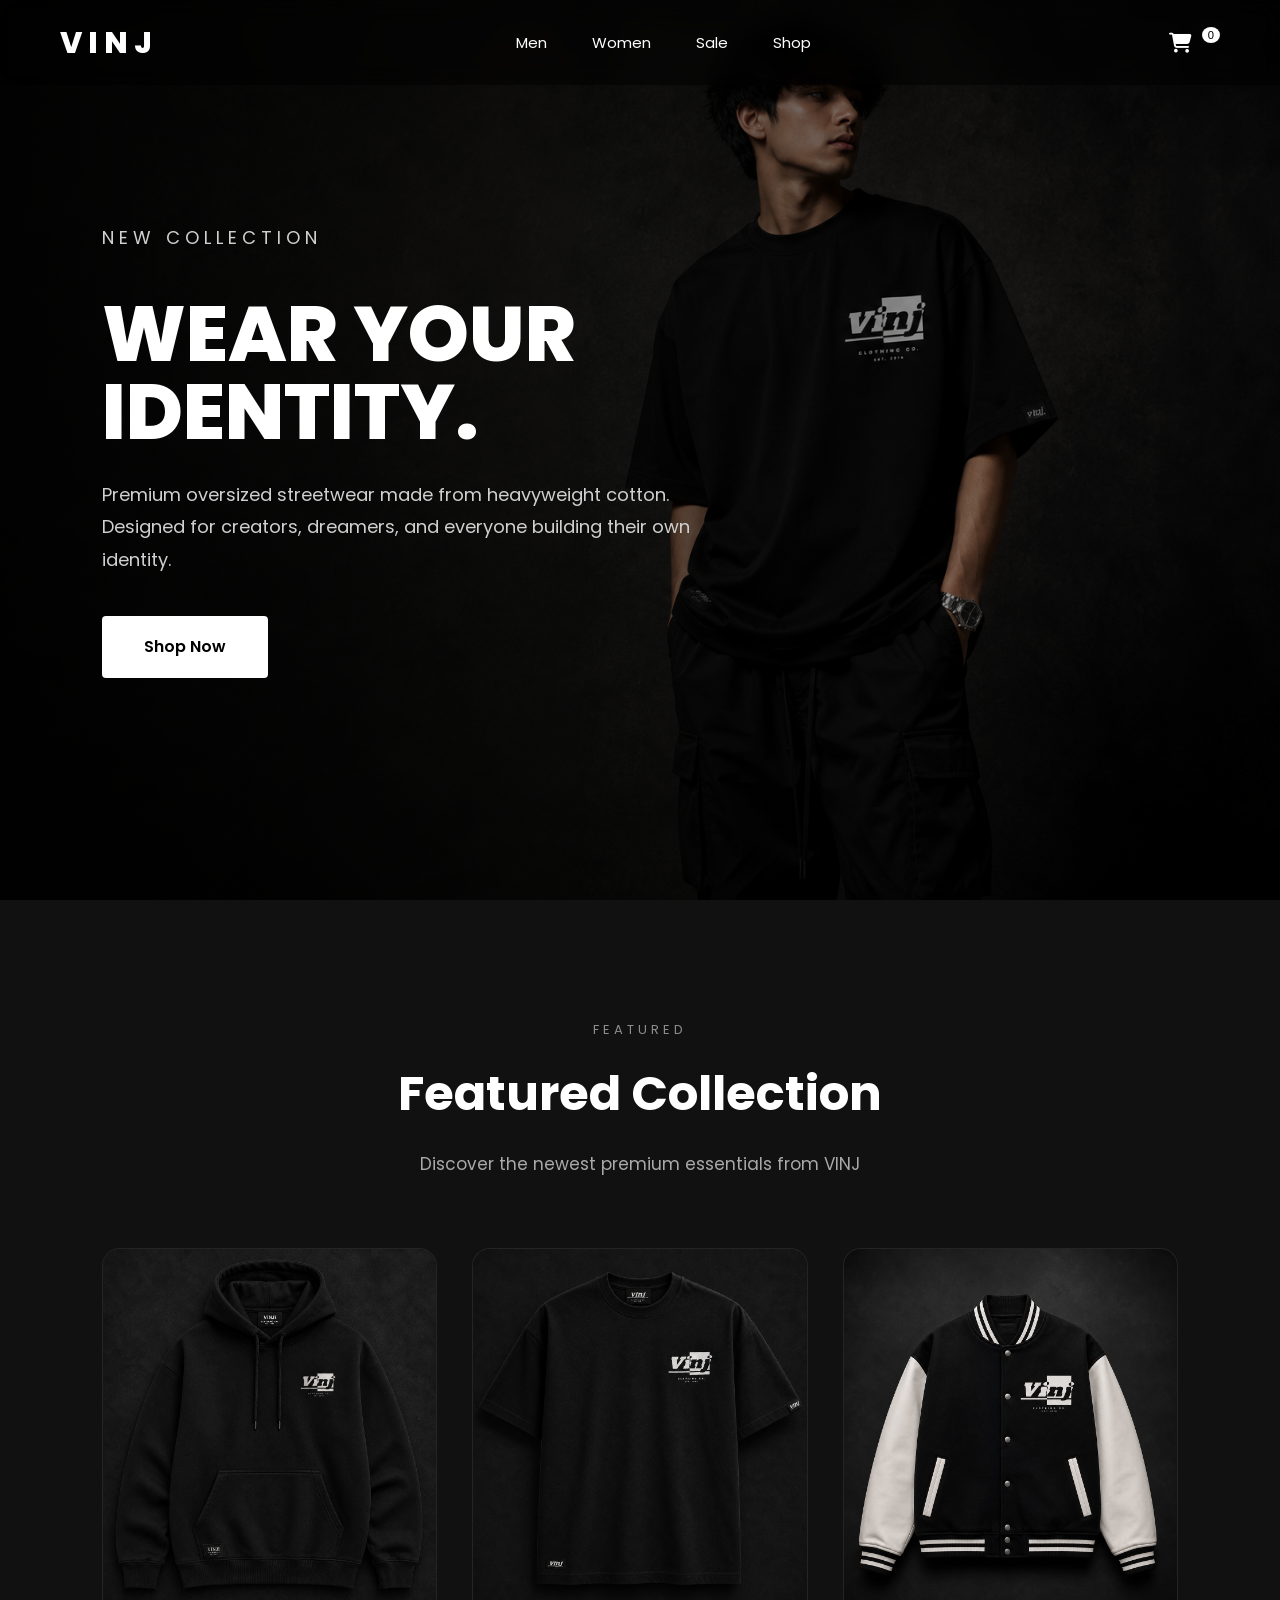
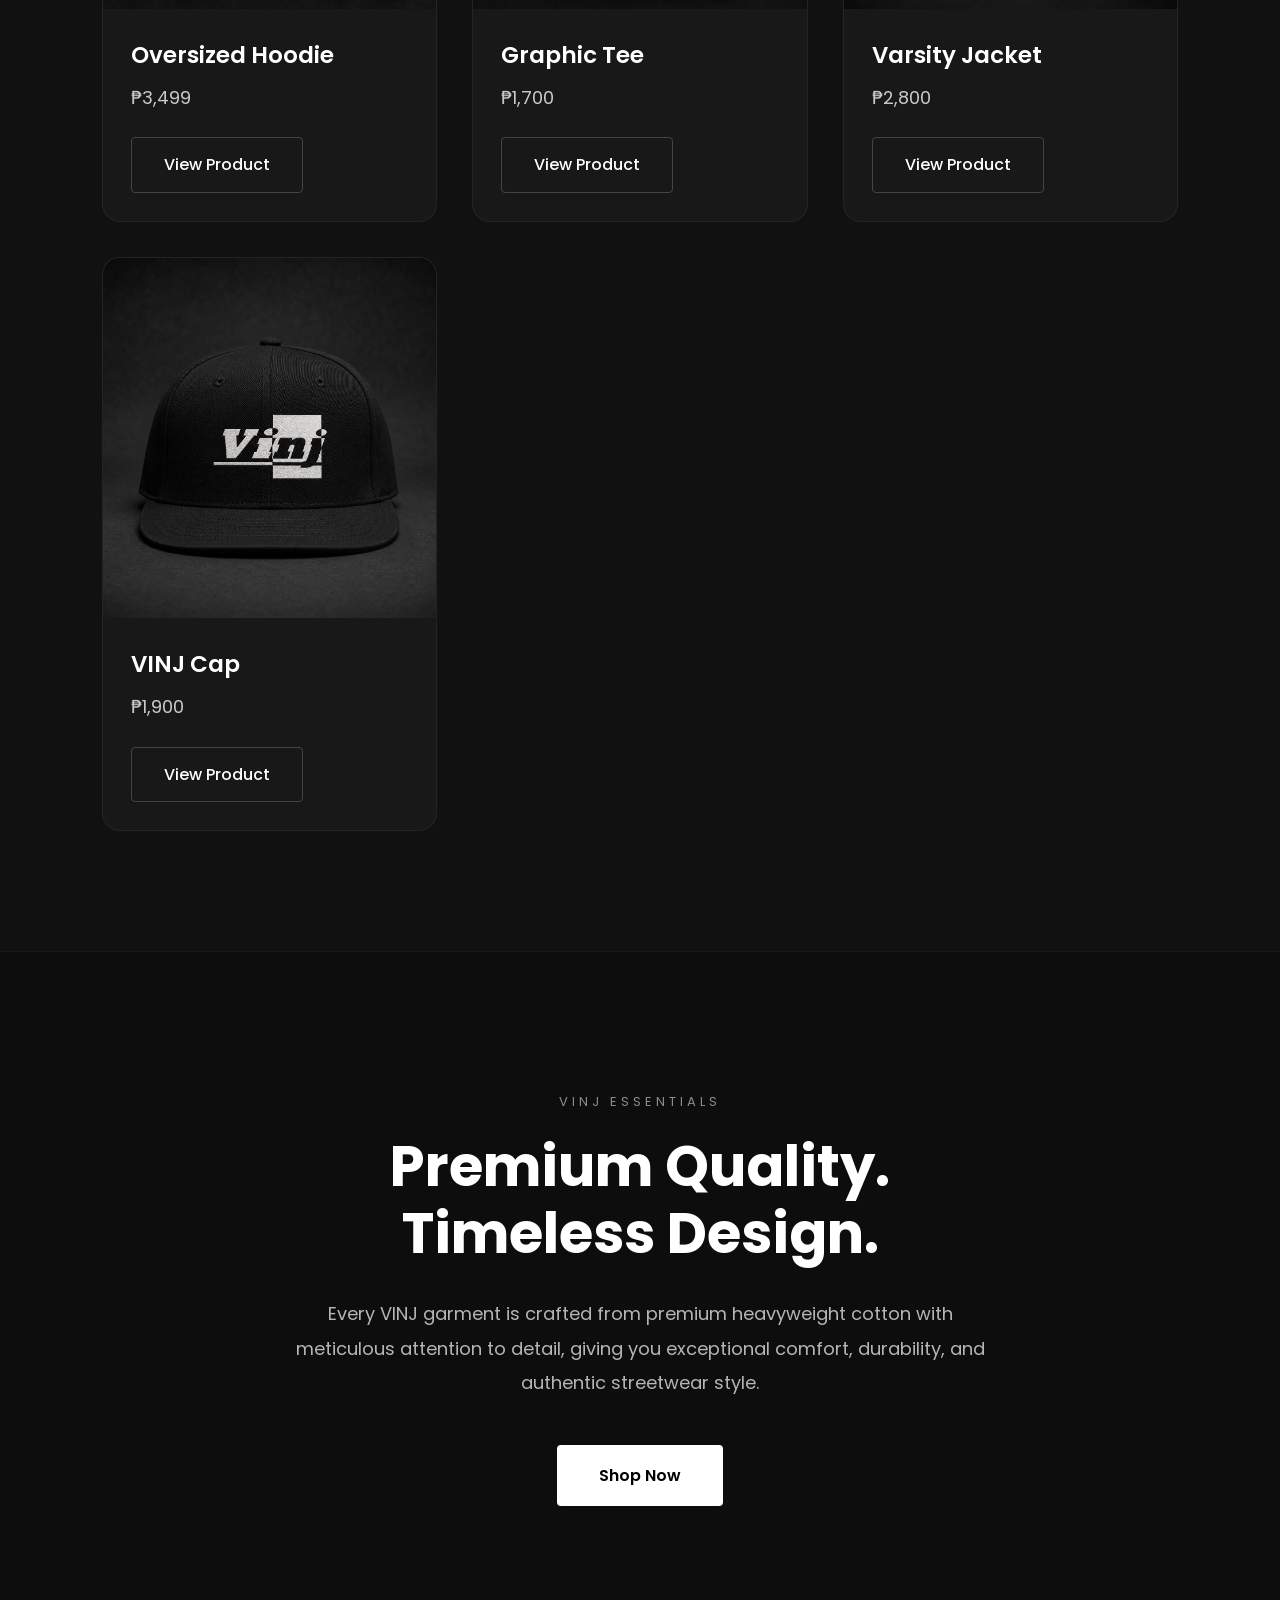
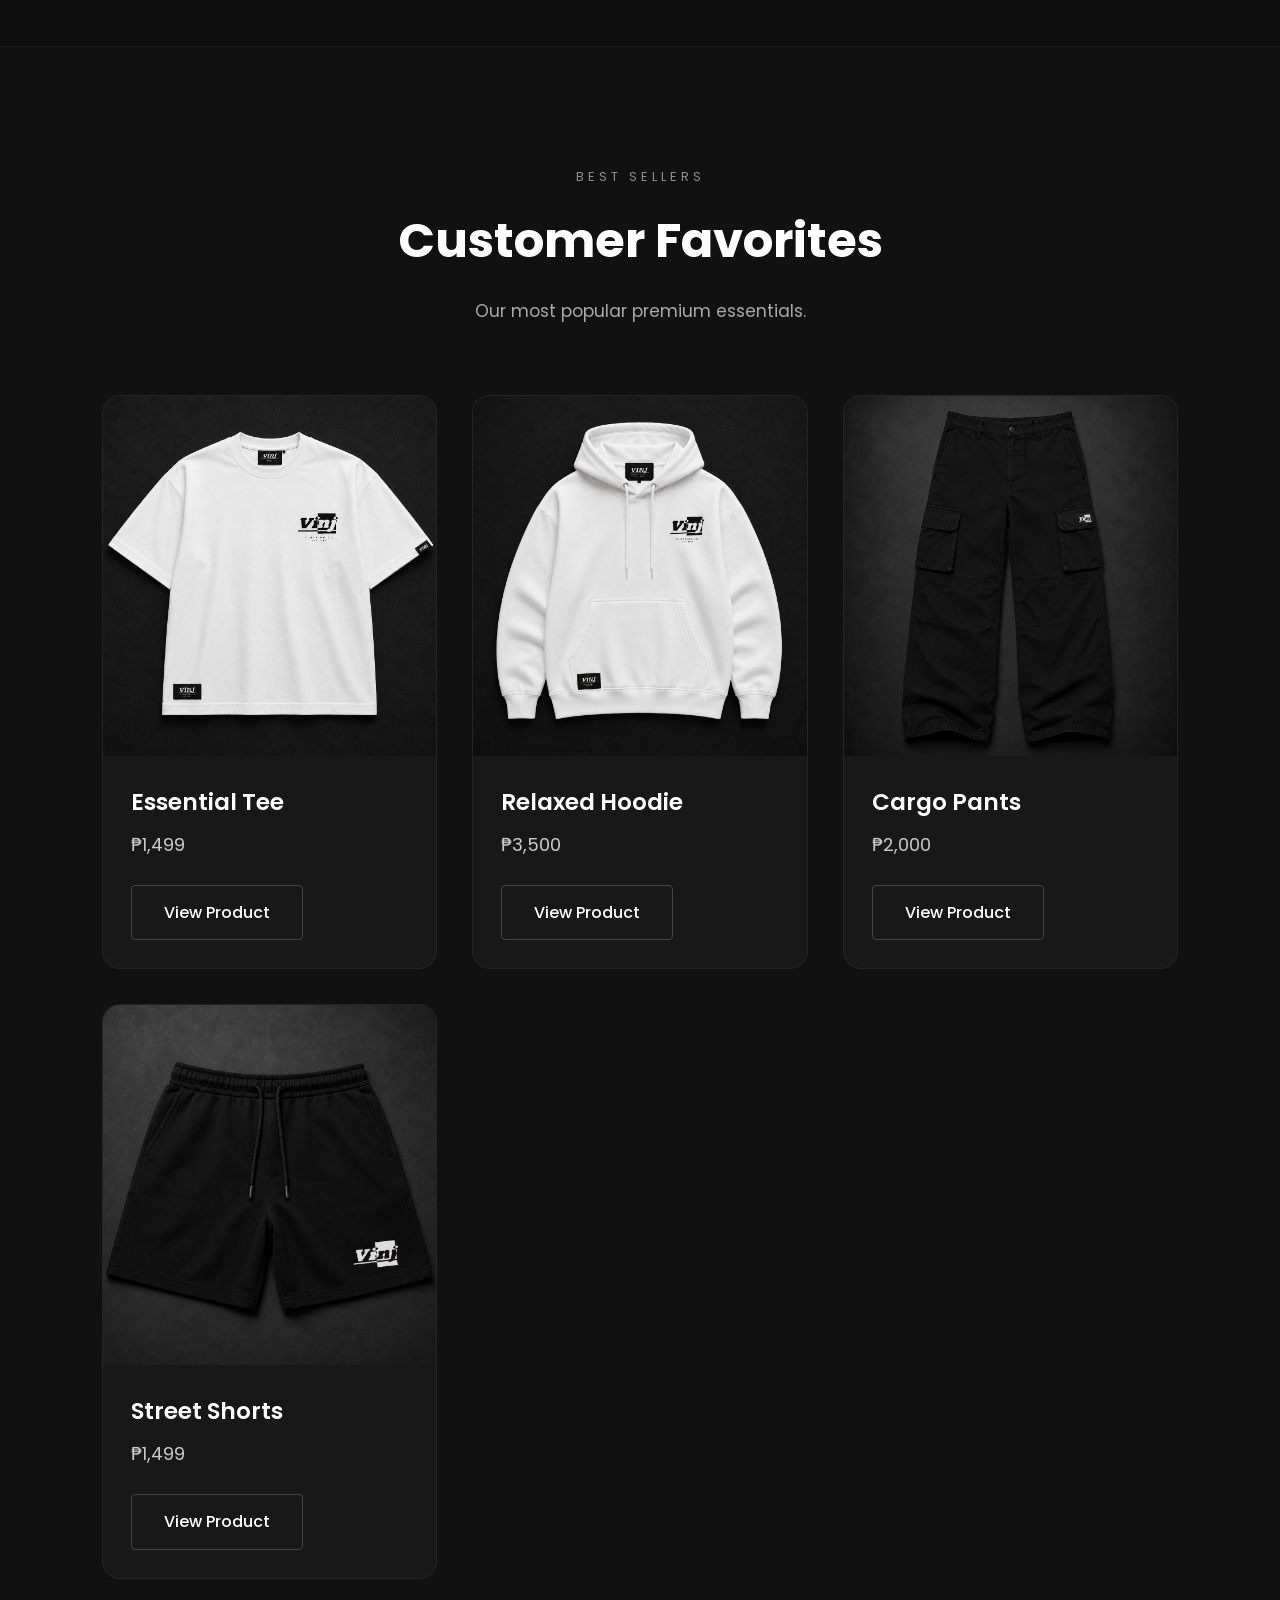
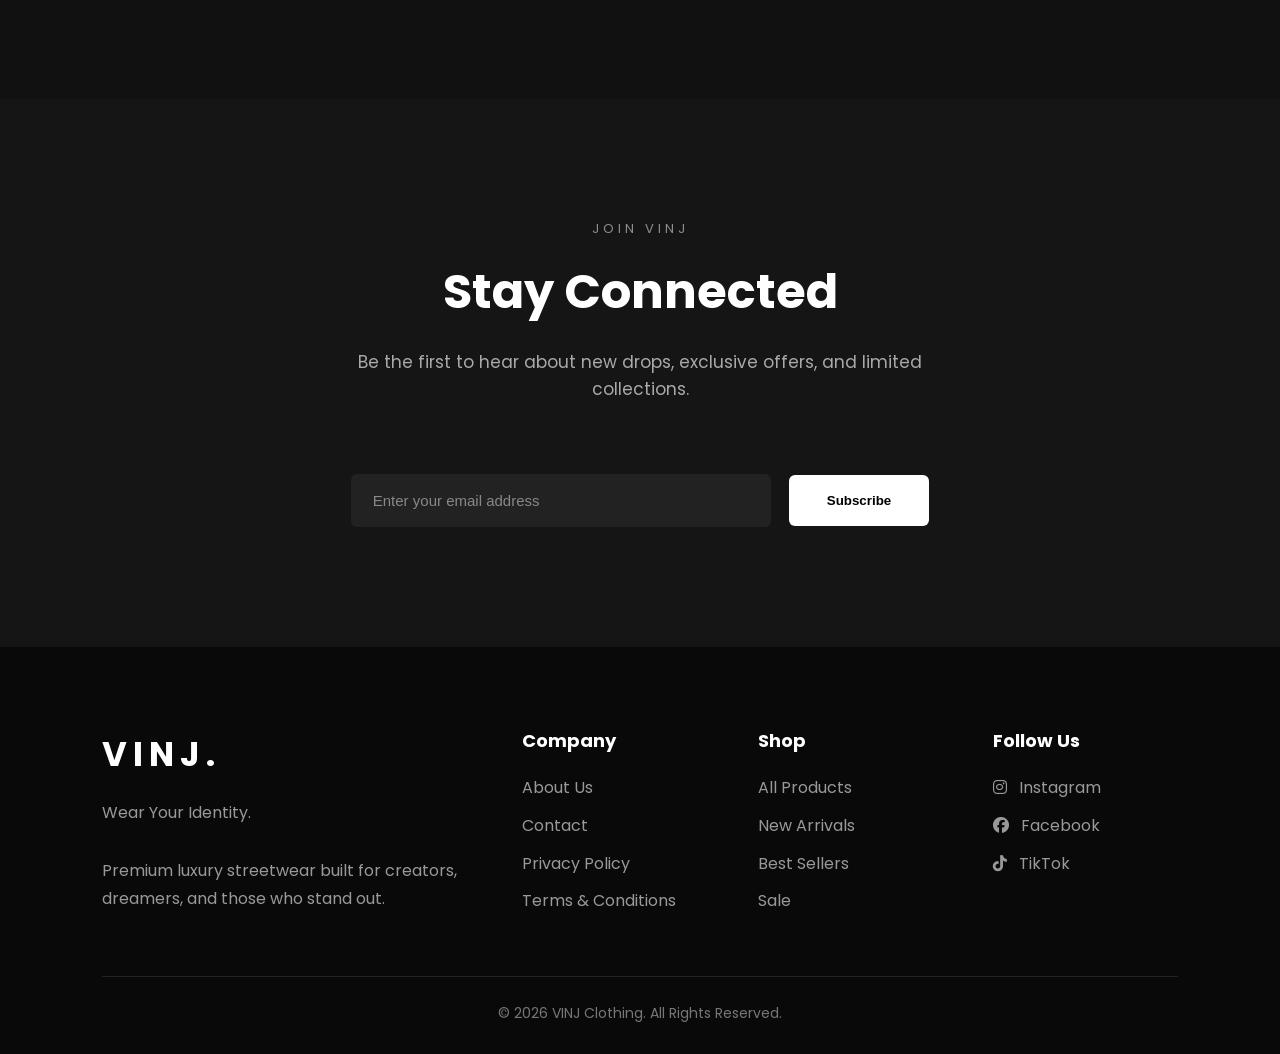
==== commit 8b5c4924: "Remove 'New' link from navigation menu" ====
--- a/index.html
+++ b/index.html
@@ -58,7 +58,6 @@
 
                 <li><a href="#">Men</a></li>
                 <li><a href="#">Women</a></li>
-                <li><a href="#">New</a></li>
                 <li><a href="#">Sale</a></li>
                 <li><a href="shop.html">Shop</a></li>
 
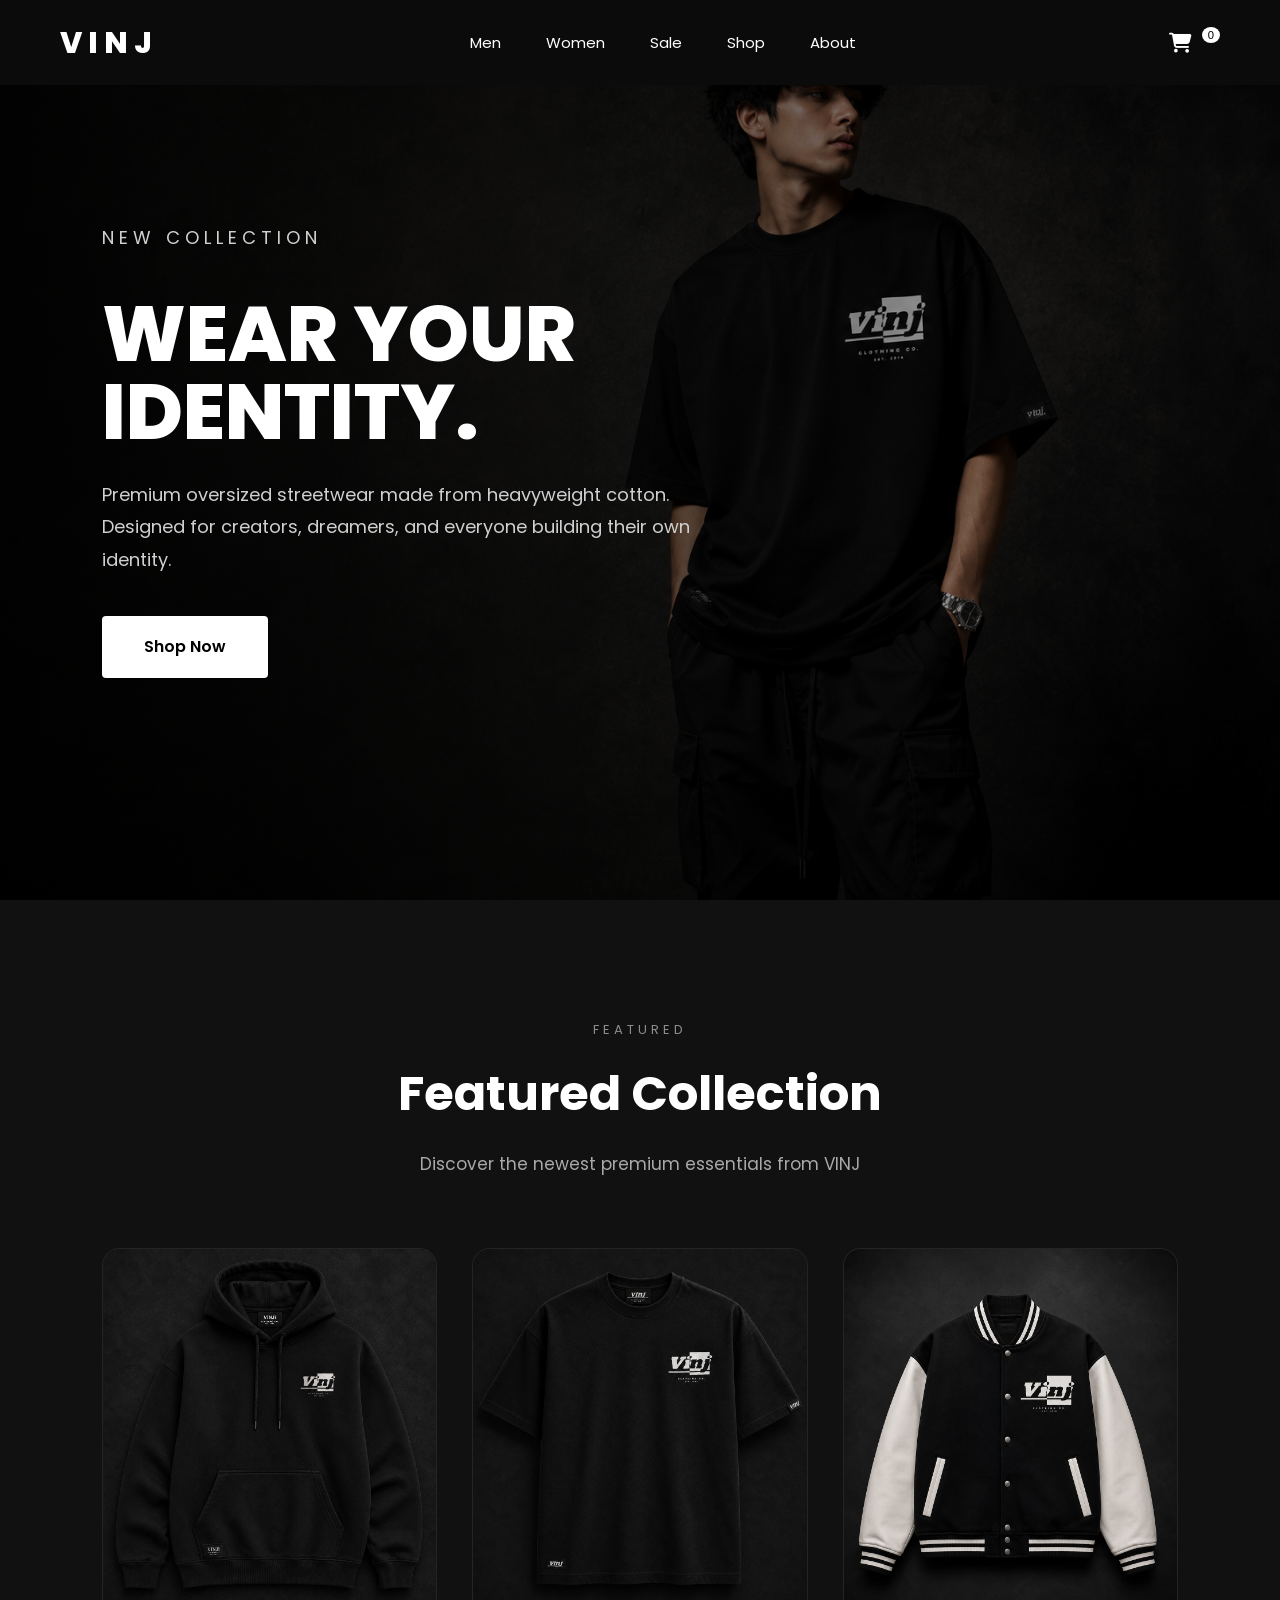
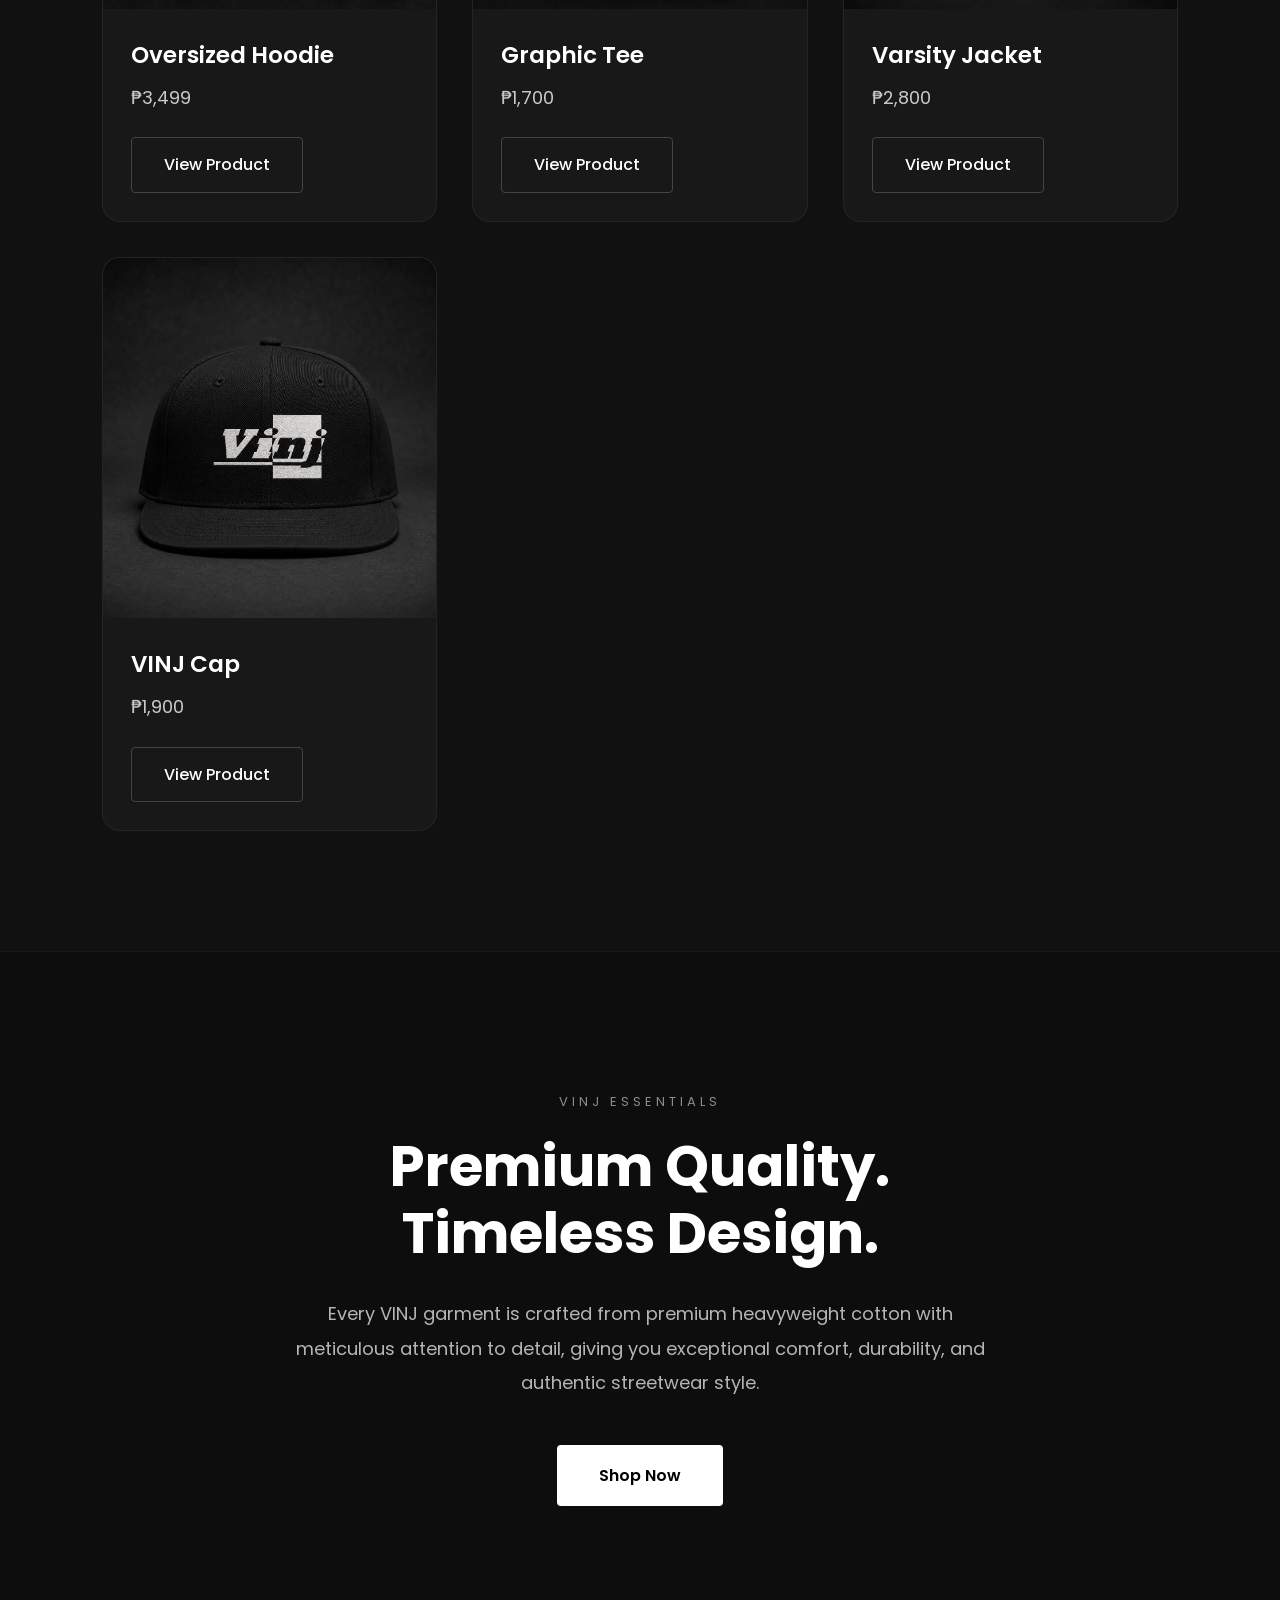
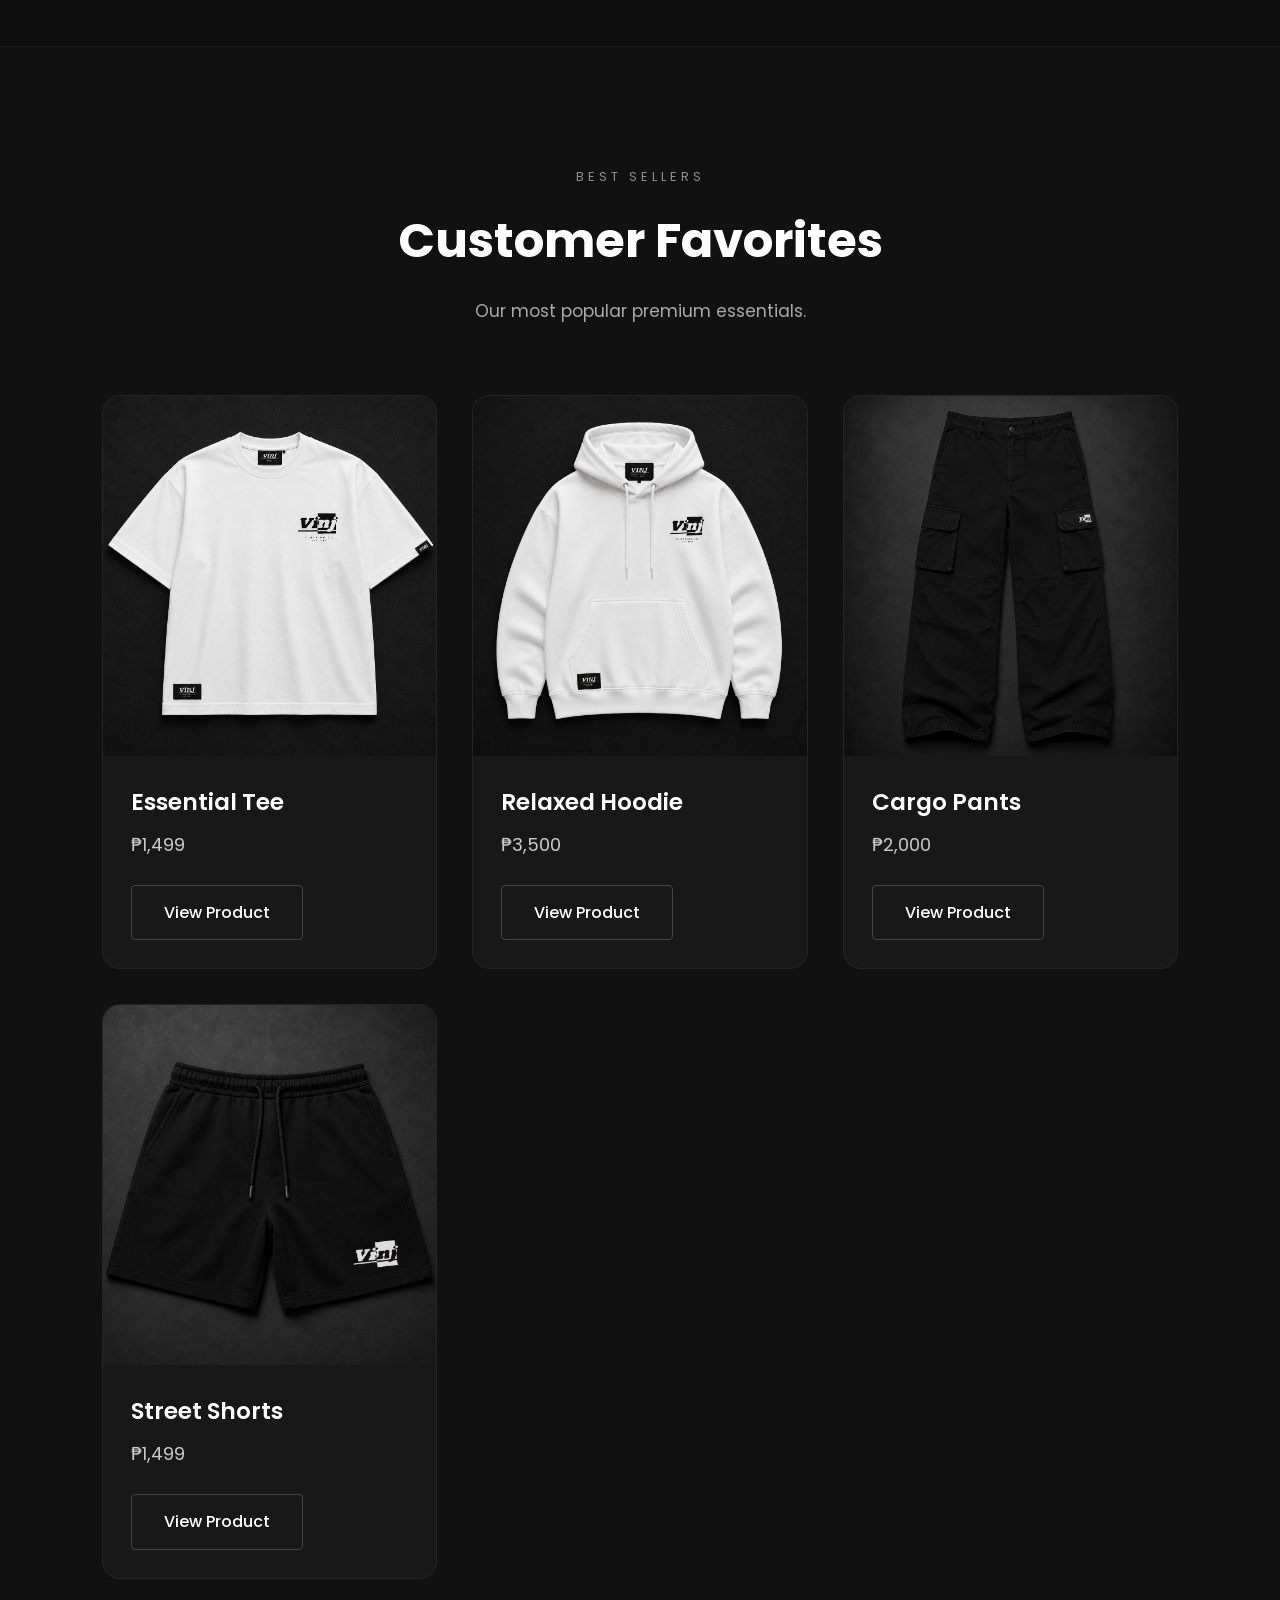
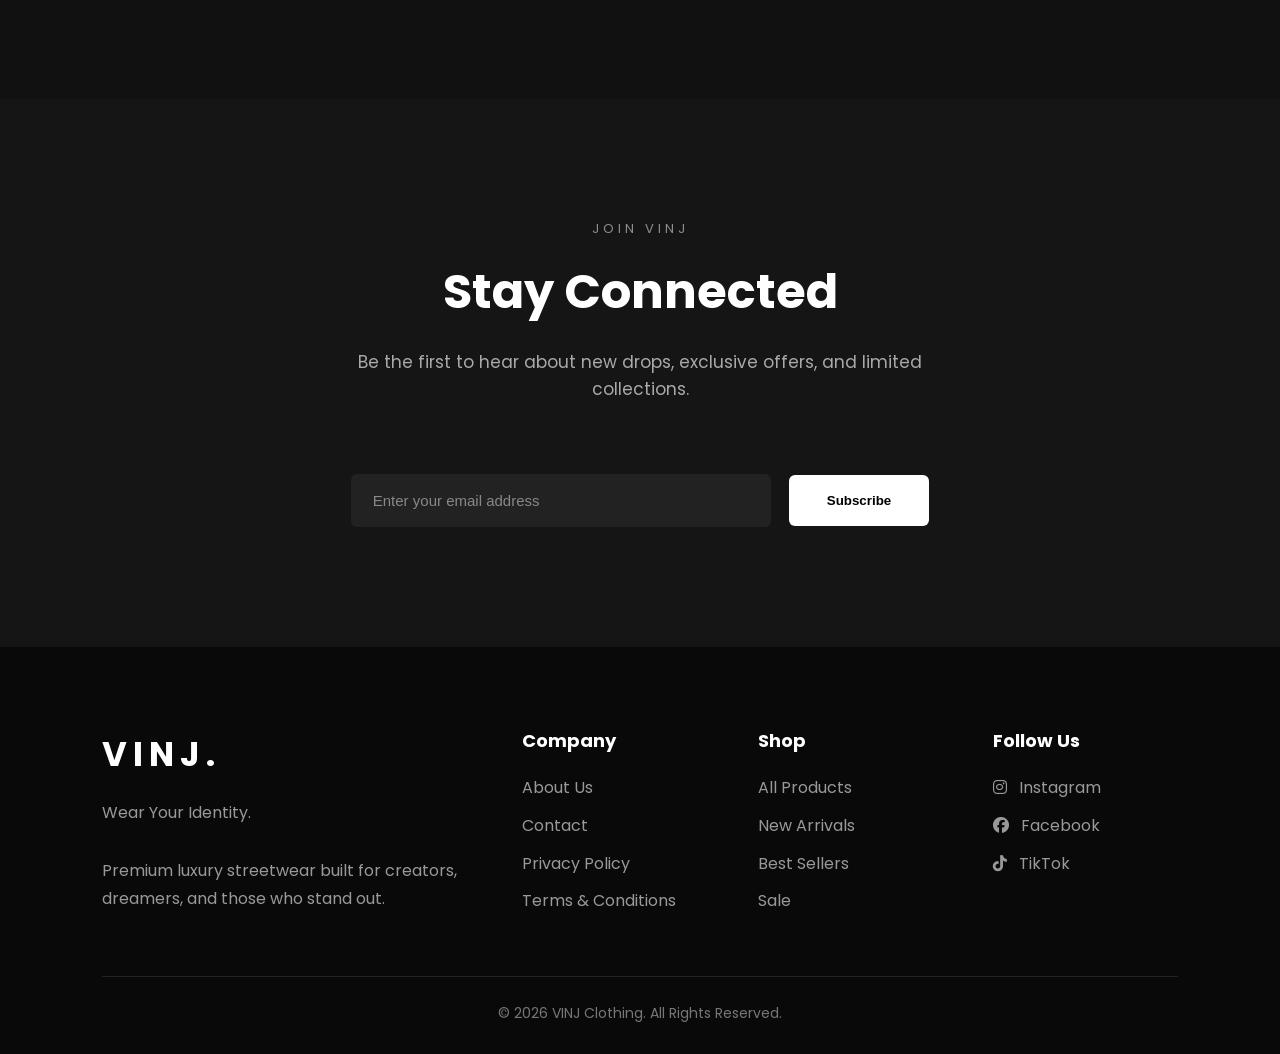
==== commit 9357b09c: "Update index.html" ====
--- a/index.html
+++ b/index.html
@@ -57,9 +57,10 @@
             <ul class="nav-links">
 
                 <li><a href="#">Men</a></li>
-                <li><a href="#">Women</a></li>
+               <li><a href="women.html">Women</a></li>
                 <li><a href="#">Sale</a></li>
                 <li><a href="shop.html">Shop</a></li>
+                 <li><a href="about.html">About</a></li>
 
             </ul>
 
--- a/style.css
+++ b/style.css
@@ -35,6 +35,7 @@
     width: 100%;
 }
 
+
 /* ==========================================
    HEADER
 ========================================== */
@@ -45,91 +46,95 @@
     left: 0;
     width: 100%;
     z-index: 1000;
-    
-    background: rgba(0, 0, 0, .45);
+
+    /* FIXED: SOLID HEADER — HERO IMAGE WILL NOT SHOW THROUGH */
+    background: #0b0b0b !important;
+
     backdrop-filter: blur(12px);
     transition: .35s;
 }
 
 .navbar {
-    
+
     max-width: 1400px;
-    
+
     height: 85px;
-    
+
     margin: auto;
-    
+
     display: flex;
-    
+
     justify-content: space-between;
-    
+
     align-items: center;
-    
+
     padding: 0 60px;
-    
+
 }
 
 .logo a {
-    
+
     color: white;
-    
+
     font-size: 30px;
-    
+
     font-weight: 800;
-    
+
     letter-spacing: 6px;
-    
+
 }
 
 .nav-links {
-    
+
     list-style: none;
-    
+
     display: flex;
-    
+
     gap: 45px;
-    
+
 }
 
 .nav-links a {
-    
+
     color: white;
-    
+
     font-size: 15px;
-    
+
     transition: .3s;
-    
+
 }
 
 .nav-links a:hover {
-    
+
     color: #cfcfcf;
-    
+
 }
 
 .icons {
-    
+
     display: flex;
-    
+
     gap: 22px;
-    
+
     font-size: 20px;
-    
+
 }
 
 .icons i {
-    
+
     cursor: pointer;
-    
+
     transition: .3s;
-    
+
 }
 
 .icons i:hover {
-    
+
     color: #d6d6d6;
-    
-}
+
+}
+
+
 /* ==========================================
    HERO
 ========================================== */
@@ -175,10 +180,15 @@
     inset:0;
 
     background:linear-gradient(
+
         90deg,
+
         rgba(0,0,0,.90) 0%,
+
         rgba(0,0,0,.65) 45%,
+
         rgba(0,0,0,.20) 100%
+
     );
 
 }
@@ -298,55 +308,58 @@
     color:#000;
 
 }
+
+
 /* ==========================================
    SECTION TITLES
 ========================================== */
 
 .section-title {
-    
+
     text-align: center;
-    
+
     margin-bottom: 70px;
-    
+
 }
 
 .section-title span {
-    
+
     display: block;
-    
+
     color: #8d8d8d;
-    
+
     font-size: 13px;
-    
+
     letter-spacing: 4px;
-    
+
     text-transform: uppercase;
-    
+
     margin-bottom: 15px;
-    
+
 }
 
 .section-title h2 {
-    
+
     font-size: 48px;
-    
+
     font-weight: 700;
-    
+
     margin-bottom: 18px;
-    
+
 }
 
 .section-title p {
-    
+
     color: #a9a9a9;
-    
+
     font-size: 17px;
-    
+
     max-width: 650px;
-    
+
     margin: auto;
-    
-}
+
+}
+
 
 /* ==========================================
    FEATURED & BEST SELLERS
@@ -354,584 +367,598 @@
 
 .featured,
 .best-sellers {
-    
+
     padding: 120px 8%;
-    
+
     background: #111111;
-    
+
 }
 
 .cards {
-    
+
     display: grid;
-    
+
     grid-template-columns: repeat(auto-fit, minmax(280px, 1fr));
-    
+
     gap: 35px;
-    
-}
+
+}
+
 
 /* ==========================================
    PRODUCT CARD
 ========================================== */
 
 .card {
-    
+
     background: #181818;
-    
+
     border-radius: 18px;
-    
+
     overflow: hidden;
-    
+
     transition: .35s ease;
-    
+
     border: 1px solid rgba(255, 255, 255, .05);
-    
+
 }
 
 .card:hover {
-    
+
     transform: translateY(-10px);
-    
+
     box-shadow: 0 25px 55px rgba(0, 0, 0, .45);
-    
+
 }
 
 .card img {
-    
+
     width: 100%;
-    
+
     height: 360px;
-    
+
     object-fit: cover;
-    
+
     background: #222;
-    
+
     transition: .4s;
-    
+
 }
 
 .card:hover img {
-    
+
     transform: scale(1.03);
-    
+
 }
 
 .card-content {
-    
+
     padding: 28px;
-    
+
 }
 
 .card h3 {
-    
+
     font-size: 23px;
-    
+
     margin-bottom: 10px;
-    
+
     font-weight: 600;
-    
+
 }
 
 .price {
-    
+
     color: #c9c9c9;
-    
+
     font-size: 18px;
-    
+
     margin-bottom: 25px;
-    
+
 }
 
 .card-btn {
-    
+
     display: inline-block;
-    
+
     padding: 14px 32px;
-    
+
     border: 1px solid #444;
-    
+
     color: #fff;
-    
+
     transition: .3s;
-    
+
     border-radius: 4px;
-    
+
     font-weight: 500;
-    
+
 }
 
 .card-btn:hover {
-    
+
     background: #fff;
-    
+
     color: #000;
-    
+
     border-color: #fff;
-    
-}
+
+}
+
+
 /* ==========================================
    PREMIUM BANNER
 ========================================== */
 
 .banner {
-    
+
     background: #0d0d0d;
-    
+
     padding: 140px 8%;
-    
+
     text-align: center;
-    
+
     border-top: 1px solid rgba(255, 255, 255, .05);
-    
+
     border-bottom: 1px solid rgba(255, 255, 255, .05);
-    
+
 }
 
 .banner span {
-    
+
     display: block;
-    
+
     color: #8c8c8c;
-    
+
     text-transform: uppercase;
-    
+
     letter-spacing: 4px;
-    
+
     font-size: 13px;
-    
+
     margin-bottom: 20px;
-    
+
 }
 
 .banner h2 {
-    
+
     font-size: 56px;
-    
+
     font-weight: 700;
-    
+
     line-height: 1.2;
-    
+
     margin-bottom: 30px;
-    
+
 }
 
 .banner p {
-    
+
     max-width: 700px;
-    
+
     margin: 0 auto 45px;
-    
+
     color: #b5b5b5;
-    
+
     line-height: 1.9;
-    
+
     font-size: 18px;
-    
-}
+
+}
+
 
 /* ==========================================
    NEWSLETTER
 ========================================== */
 
 .newsletter {
-    
+
     background: #151515;
-    
+
     padding: 120px 8%;
-    
+
     text-align: center;
-    
+
 }
 
 .newsletter form {
-    
+
     display: flex;
-    
+
     justify-content: center;
-    
+
     align-items: center;
-    
+
     flex-wrap: wrap;
-    
+
     gap: 18px;
-    
+
     margin-top: 45px;
-    
+
 }
 
 .newsletter input {
-    
+
     width: 420px;
-    
+
     max-width: 100%;
-    
+
     padding: 18px 22px;
-    
+
     border: none;
-    
+
     outline: none;
-    
+
     background: #222;
-    
+
     color: #fff;
-    
+
     border-radius: 6px;
-    
+
     font-size: 15px;
-    
+
 }
 
 .newsletter input::placeholder {
-    
+
     color: #888;
-    
+
 }
 
 .newsletter button {
-    
+
     padding: 18px 38px;
-    
+
     background: #fff;
-    
+
     color: #000;
-    
+
     border: none;
-    
+
     border-radius: 6px;
-    
+
     cursor: pointer;
-    
+
     font-weight: 600;
-    
+
     transition: .3s;
-    
+
 }
 
 .newsletter button:hover {
-    
+
     background: #d8d8d8;
-    
-}
+
+}
+
+
 /* ==========================================
    FOOTER
 ========================================== */
 
 footer {
-    
+
     background: #090909;
-    
+
     padding: 80px 8% 30px;
-    
+
 }
 
 .footer-container {
-    
+
     display: grid;
-    
+
     grid-template-columns: 2fr 1fr 1fr 1fr;
-    
+
     gap: 50px;
-    
+
     margin-bottom: 50px;
-    
+
 }
 
 .footer-brand h2 {
-    
+
     font-size: 34px;
-    
+
     letter-spacing: 6px;
-    
+
     margin-bottom: 18px;
-    
+
 }
 
 .footer-brand p {
-    
+
     color: #999;
-    
+
     line-height: 1.8;
-    
+
 }
 
 footer h4 {
-    
+
     margin-bottom: 20px;
-    
+
     font-size: 18px;
-    
+
 }
 
 footer a {
-    
+
     display: block;
-    
+
     color: #999;
-    
+
     margin-bottom: 12px;
-    
+
     transition: .3s;
-    
+
 }
 
 footer a:hover {
-    
+
     color: #fff;
-    
+
 }
 
 footer i {
-    
+
     margin-right: 8px;
-    
+
 }
 
 .copyright {
-    
+
     border-top: 1px solid #222;
-    
+
     padding-top: 25px;
-    
+
     text-align: center;
-    
+
     color: #777;
-    
+
     font-size: 14px;
-    
-}
+
+}
+
 
 /* ==========================================
    SCROLL TO TOP
 ========================================== */
 
 .top-btn {
-    
+
     position: fixed;
-    
+
     bottom: 30px;
-    
+
     right: 30px;
-    
+
     width: 50px;
-    
+
     height: 50px;
-    
+
     border: none;
-    
+
     border-radius: 50%;
-    
+
     background: #fff;
-    
+
     color: #000;
-    
+
     cursor: pointer;
-    
+
     display: none;
-    
+
     font-size: 20px;
-    
+
     z-index: 999;
-    
+
     transition: .3s;
-    
+
 }
 
 .top-btn:hover {
-    
+
     transform: translateY(-5px);
-    
-}
+
+}
+
 
 /* ==========================================
    FADE ANIMATION
 ========================================== */
 
 .hidden {
-    
+
     opacity: 0;
-    
+
     transform: translateY(50px);
-    
+
     transition: all .8s ease;
-    
+
 }
 
 .visible {
-    
+
     opacity: 1;
-    
+
     transform: translateY(0);
-    
-}
+
+}
+
 
 /* ==========================================
    RESPONSIVE
 ========================================== */
 
 @media(max-width:992px) {
-    
+
     .nav-links {
-        
+
         display: none;
-        
-    }
-    
+
+    }
+
     .navbar {
-        
+
         padding: 0 25px;
-        
-    }
-    
+
+    }
+
     .hero-content {
-        
+
         width: 90%;
-        
+
         margin: auto;
-        
+
         text-align: center;
-        
-    }
-    
+
+    }
+
     .hero h1 {
-        
+
         font-size: 54px;
-        
-    }
-    
+
+    }
+
     .hero-buttons {
-        
+
         justify-content: center;
-        
+
         flex-wrap: wrap;
-        
-    }
-    
+
+    }
+
     .footer-container {
-        
+
         grid-template-columns: 1fr 1fr;
-        
-    }
-    
-}
+
+    }
+
+}
+
 
 @media(max-width:768px) {
-    
+
     .hero {
-        
+
         height: 90vh;
-        
-    }
-    
+
+    }
+
     .hero h1 {
-        
+
         font-size: 42px;
-        
-    }
-    
+
+    }
+
     .section-title h2 {
-        
+
         font-size: 34px;
-        
-    }
-    
+
+    }
+
     .banner h2 {
-        
+
         font-size: 38px;
-        
-    }
-    
+
+    }
+
     .cards {
-        
+
         grid-template-columns: 1fr;
-        
-    }
-    
+
+    }
+
     .footer-container {
-        
+
         grid-template-columns: 1fr;
-        
+
         text-align: center;
-        
-    }
-    
+
+    }
+
     .newsletter input {
-        
+
         width: 100%;
-        
-    }
-    
+
+    }
+
     .newsletter form {
-        
+
         flex-direction: column;
-        
-    }
-    
+
+    }
+
     .btn,
-    
     .btn-outline {
-        
+
         width: 100%;
-        
+
         text-align: center;
-        
-    }
-    
-}
+
+    }
+
+}
+
+
 /* ==========================================
    LOADING EFFECT
 ========================================== */
 
 body {
-    
+
     opacity: 1;
-    
+
     transition: none;
-    
-}   
+
+}
+
+
 /* ==========================================
    TOP BUTTON
 ========================================== */
 
 .top-btn {
-    
+
     display: none;
-    
+
     justify-content: center;
-    
+
     align-items: center;
-    
+
     position: fixed;
-    
+
     right: 30px;
-    
+
     bottom: 30px;
-    
+
     width: 55px;
-    
+
     height: 55px;
-    
+
     border: none;
-    
+
     border-radius: 50%;
-    
+
     background: #fff;
-    
+
     color: #000;
-    
+
     cursor: pointer;
-    
+
     font-size: 20px;
-    
+
     z-index: 9999;
-    
+
     transition: .3s;
-    
+
 }
 
 .top-btn:hover {
-    
+
     transform: translateY(-5px);
-    
+
     background: #e8e8e8;
-    
+
+}
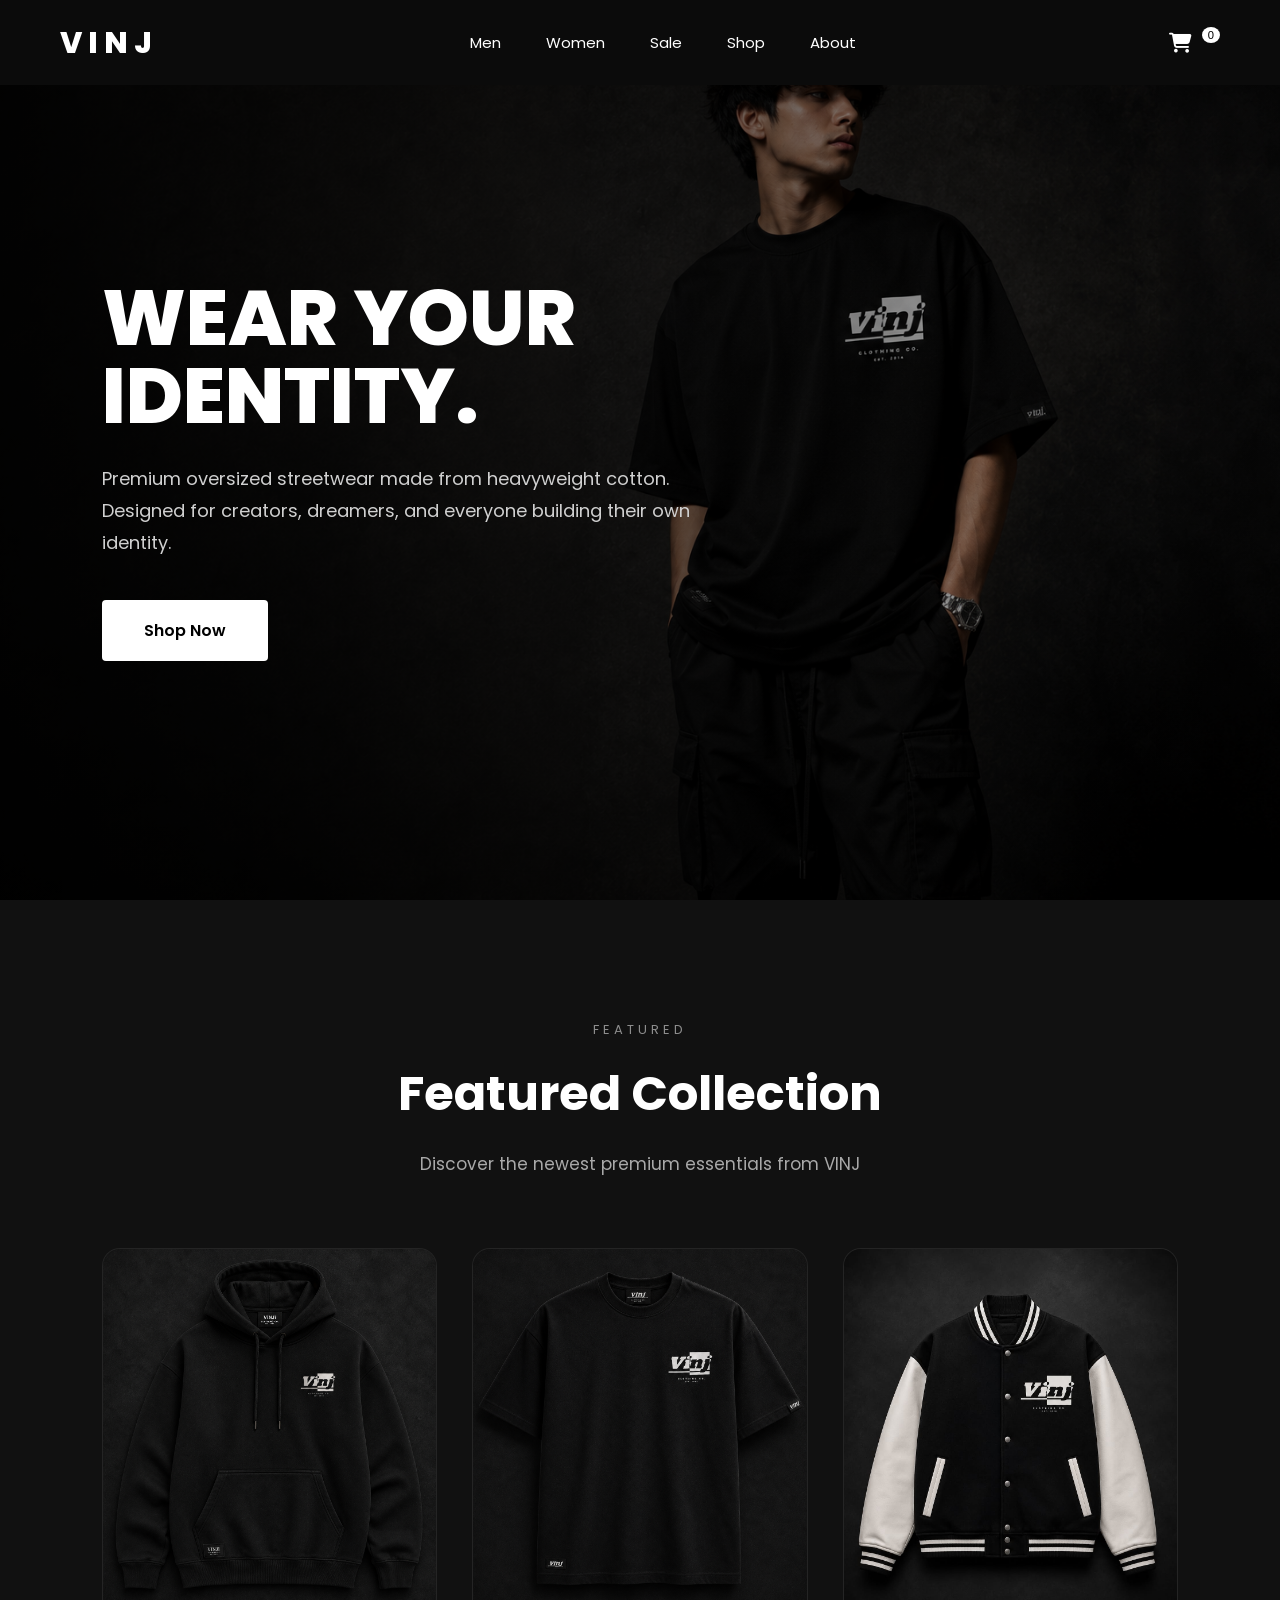
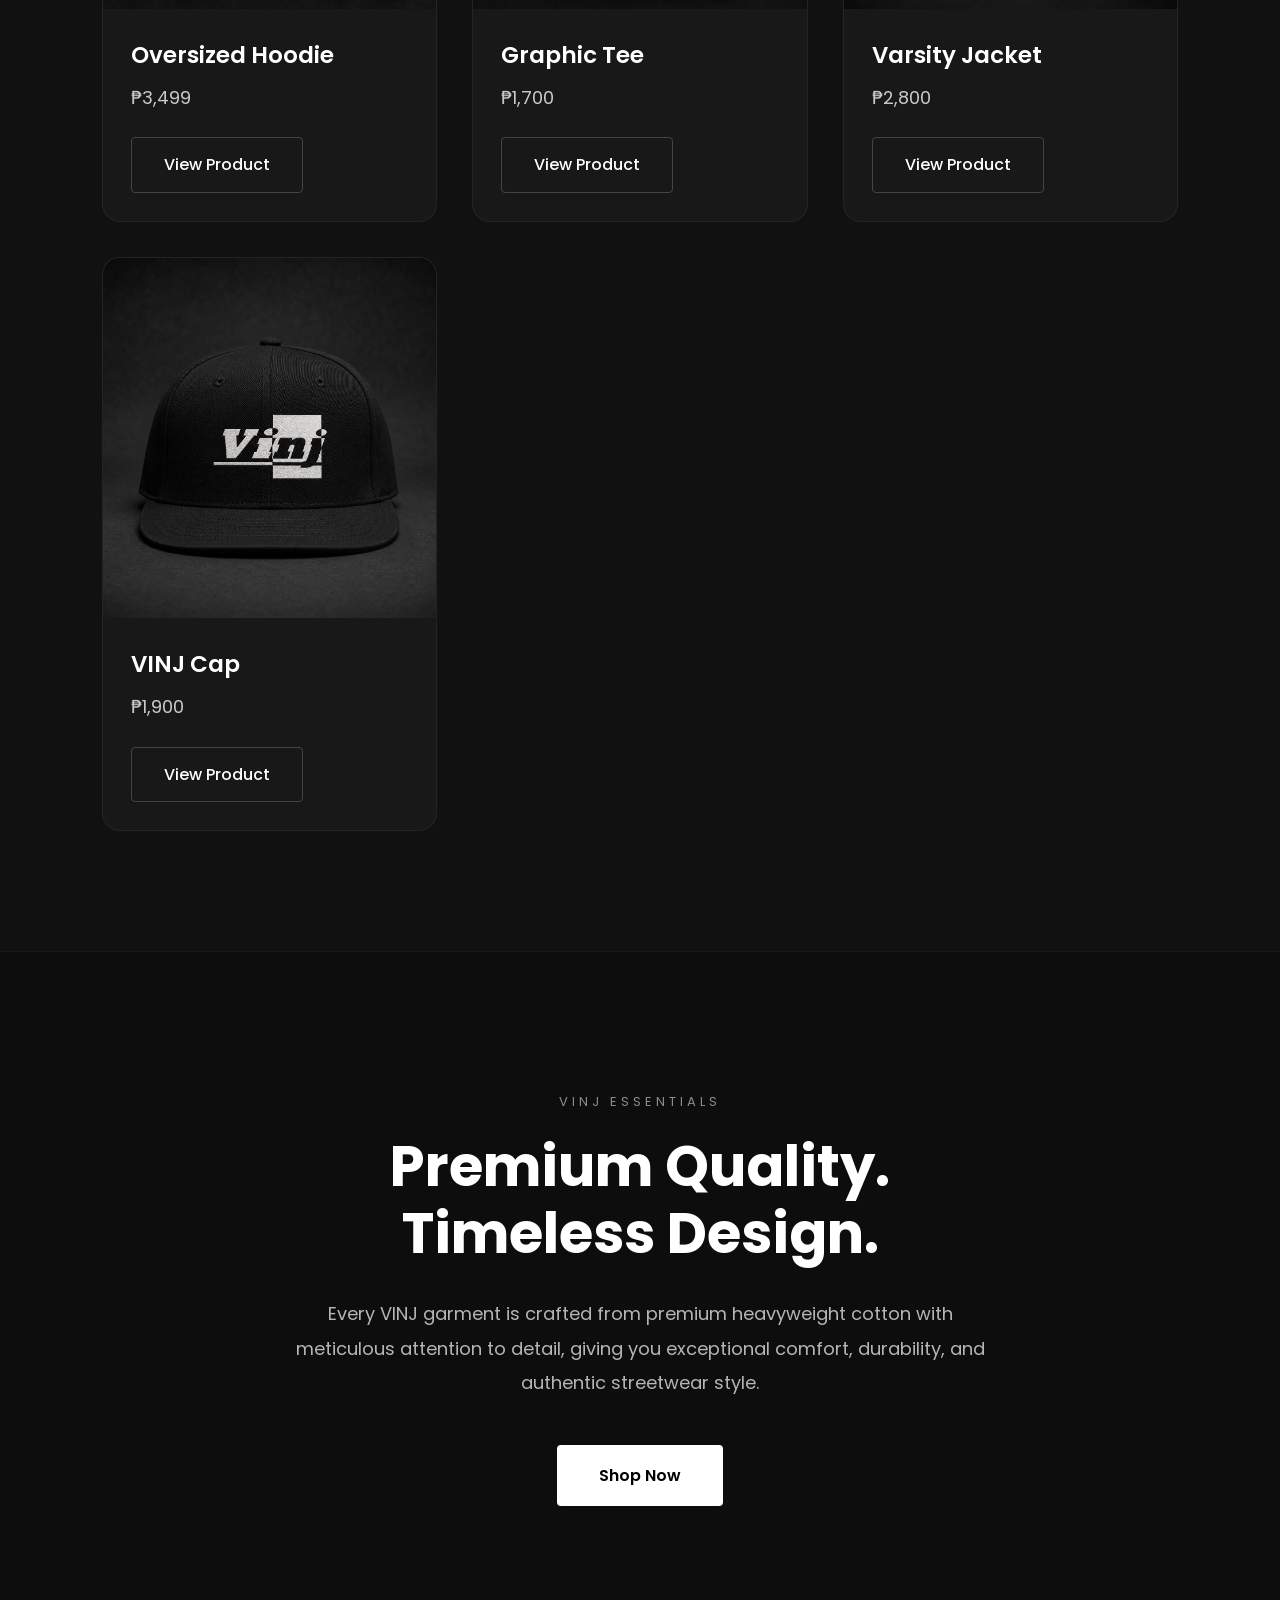
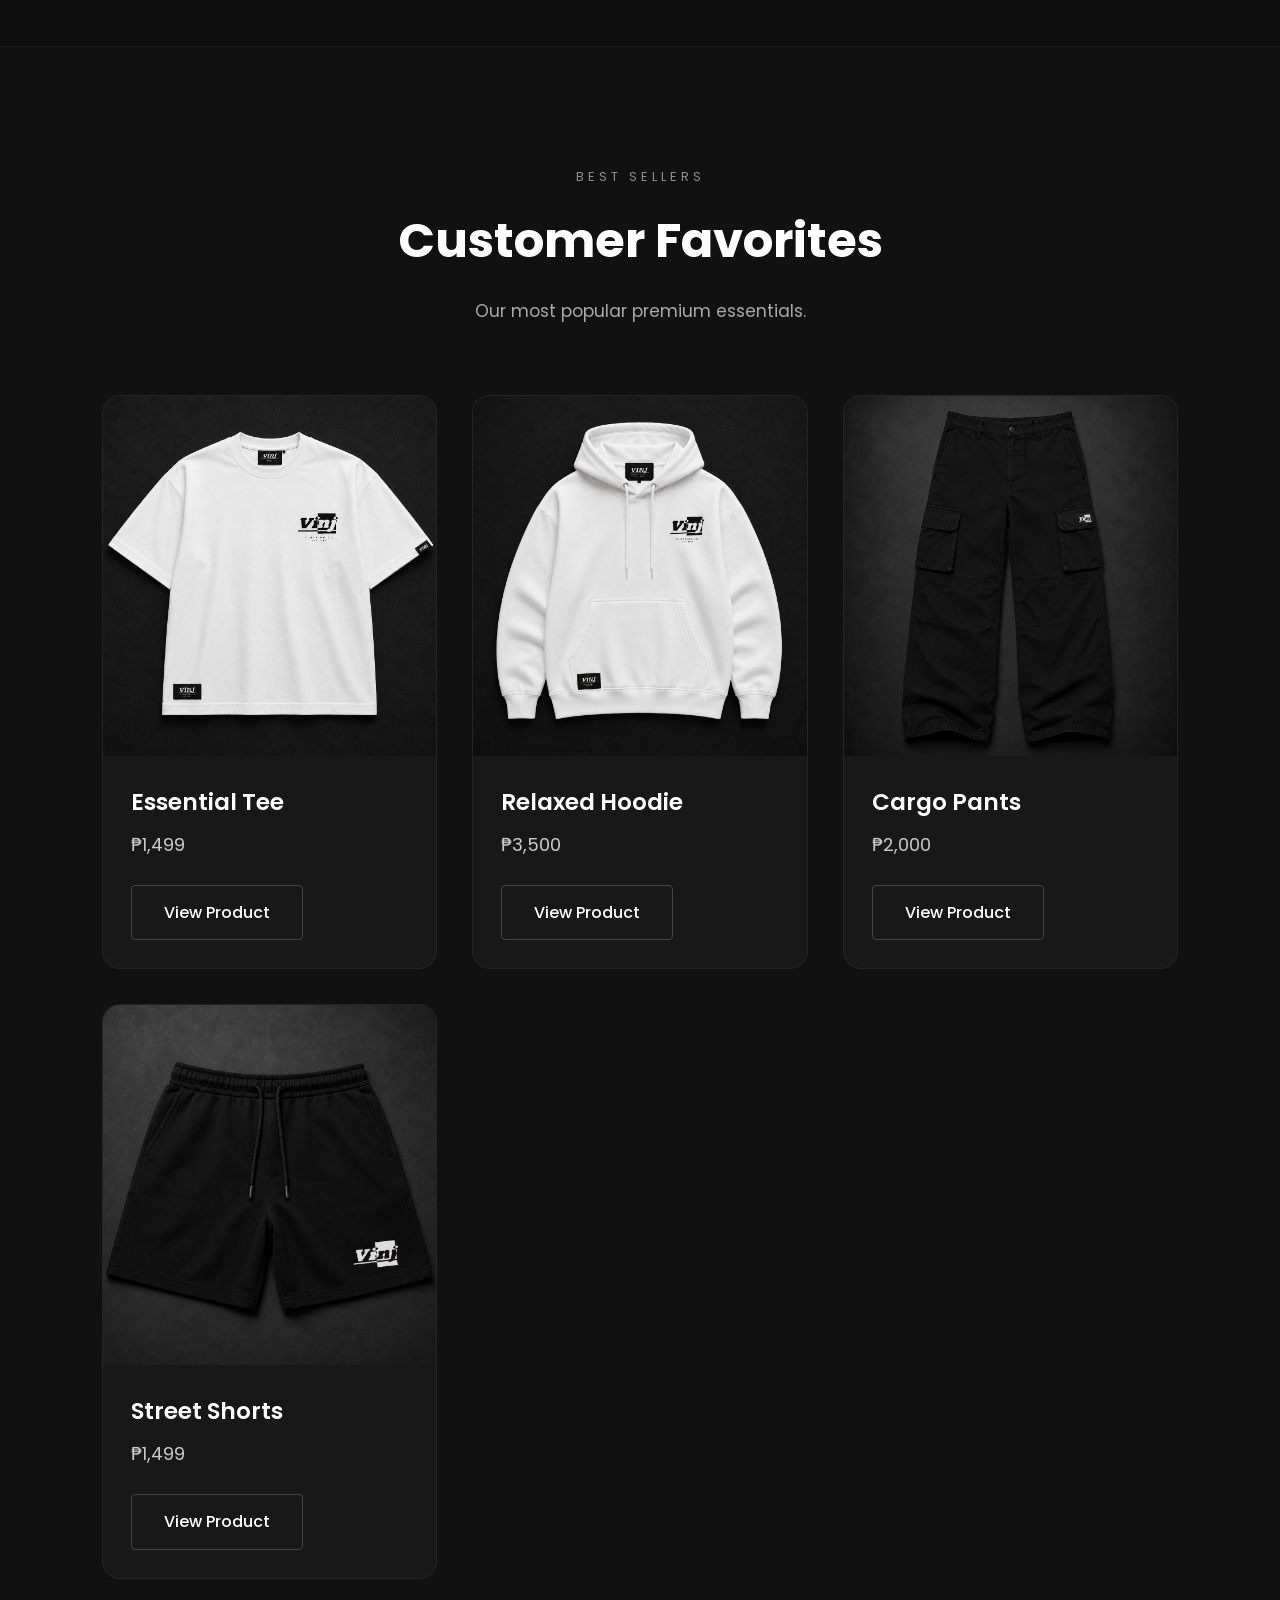
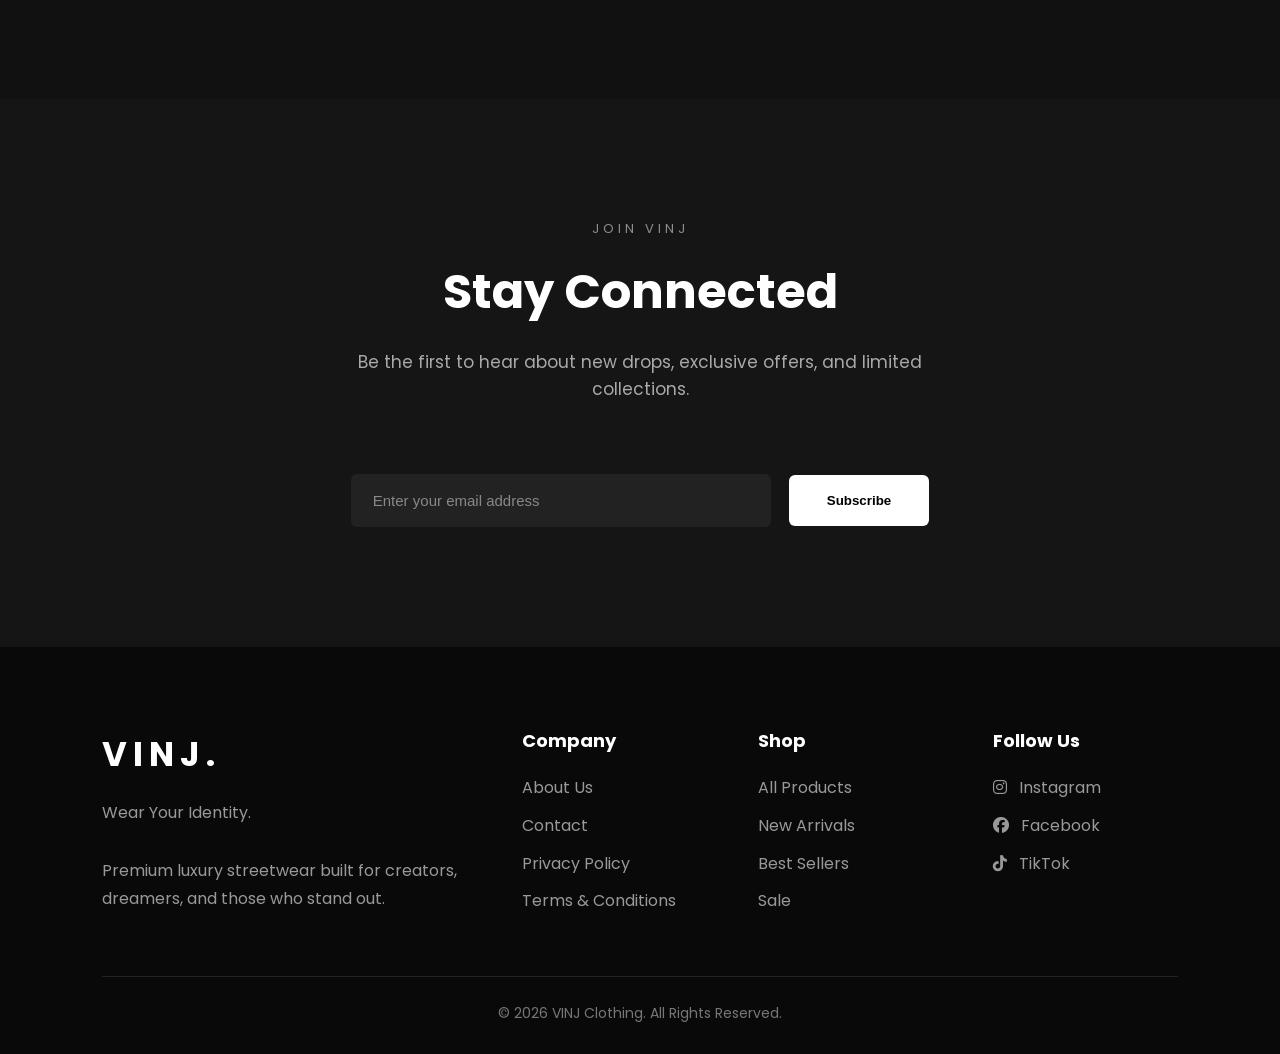
==== commit 63e413c4: "Remove 'NEW COLLECTION' from hero tag" ====
--- a/index.html
+++ b/index.html
@@ -91,7 +91,7 @@
         <div class="hero-content">
 
             <p class="hero-tag">
-                NEW COLLECTION
+
             </p>
 
             <h1>
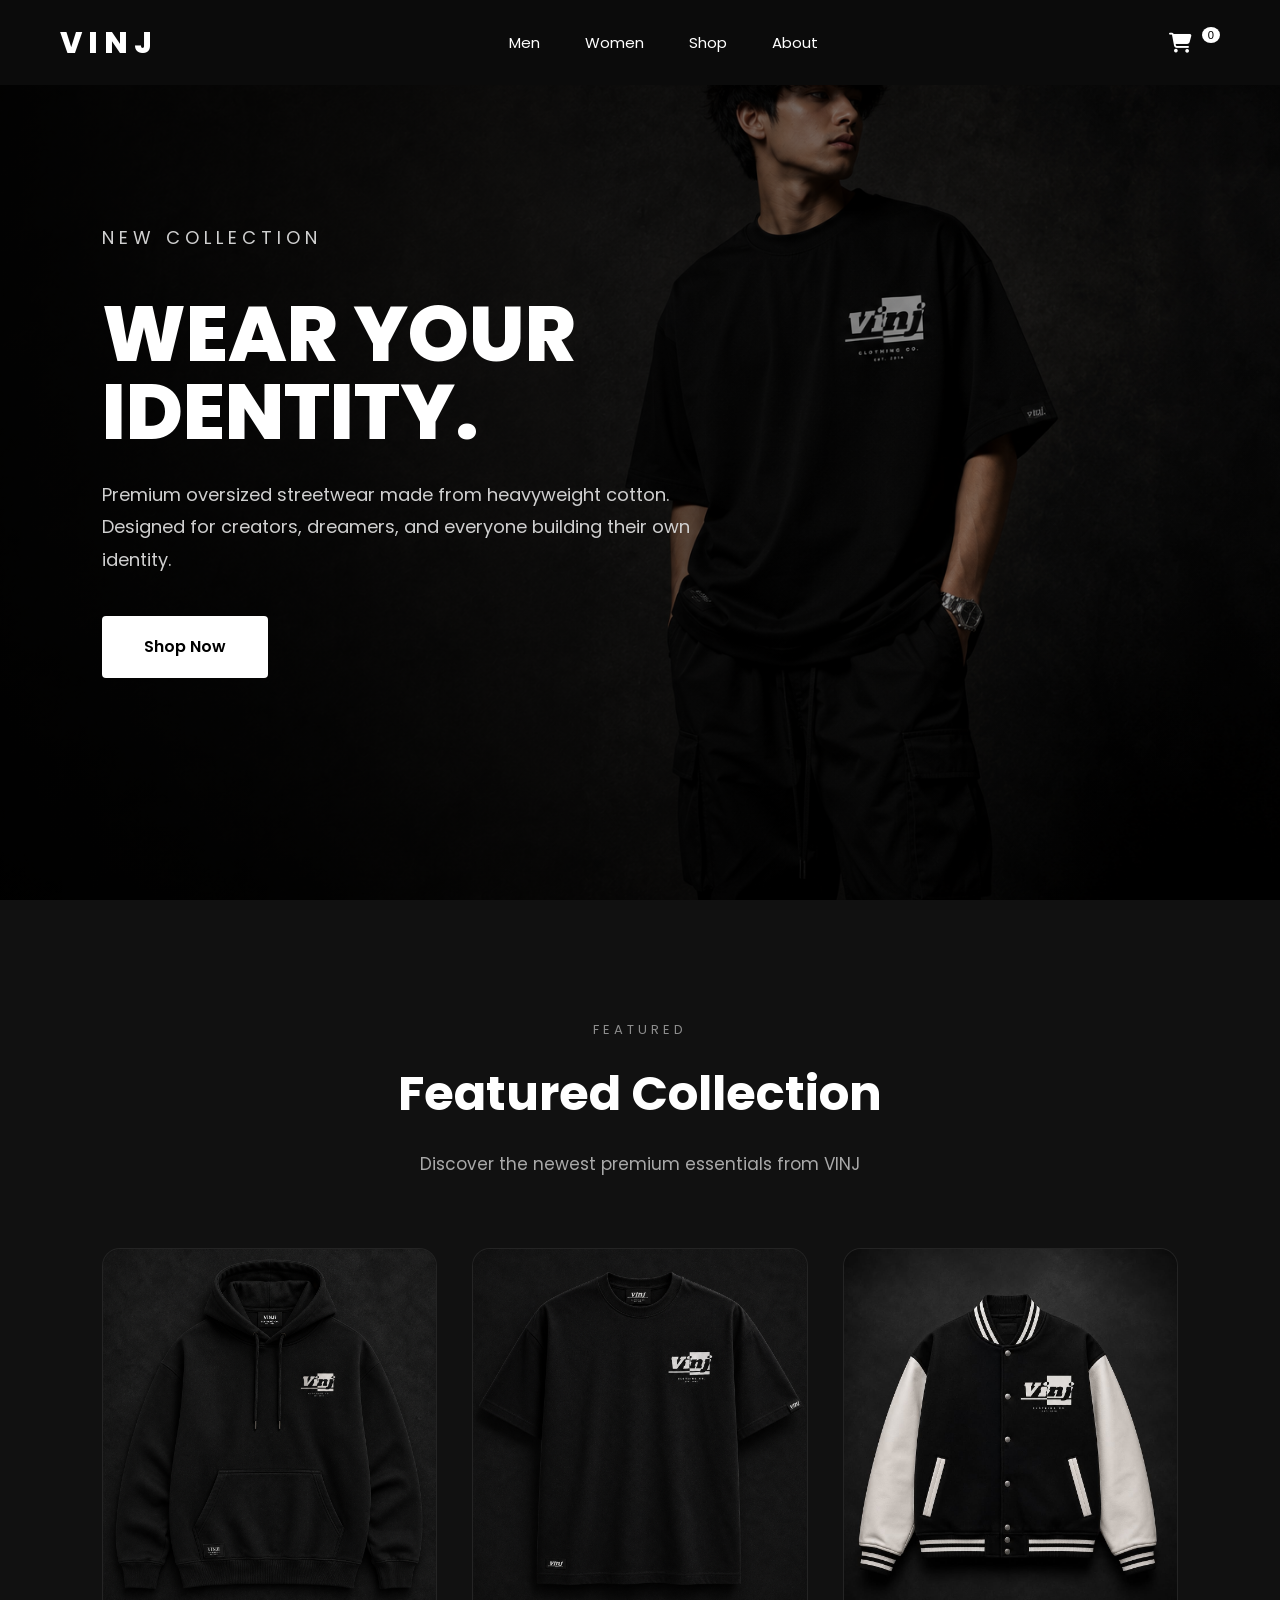
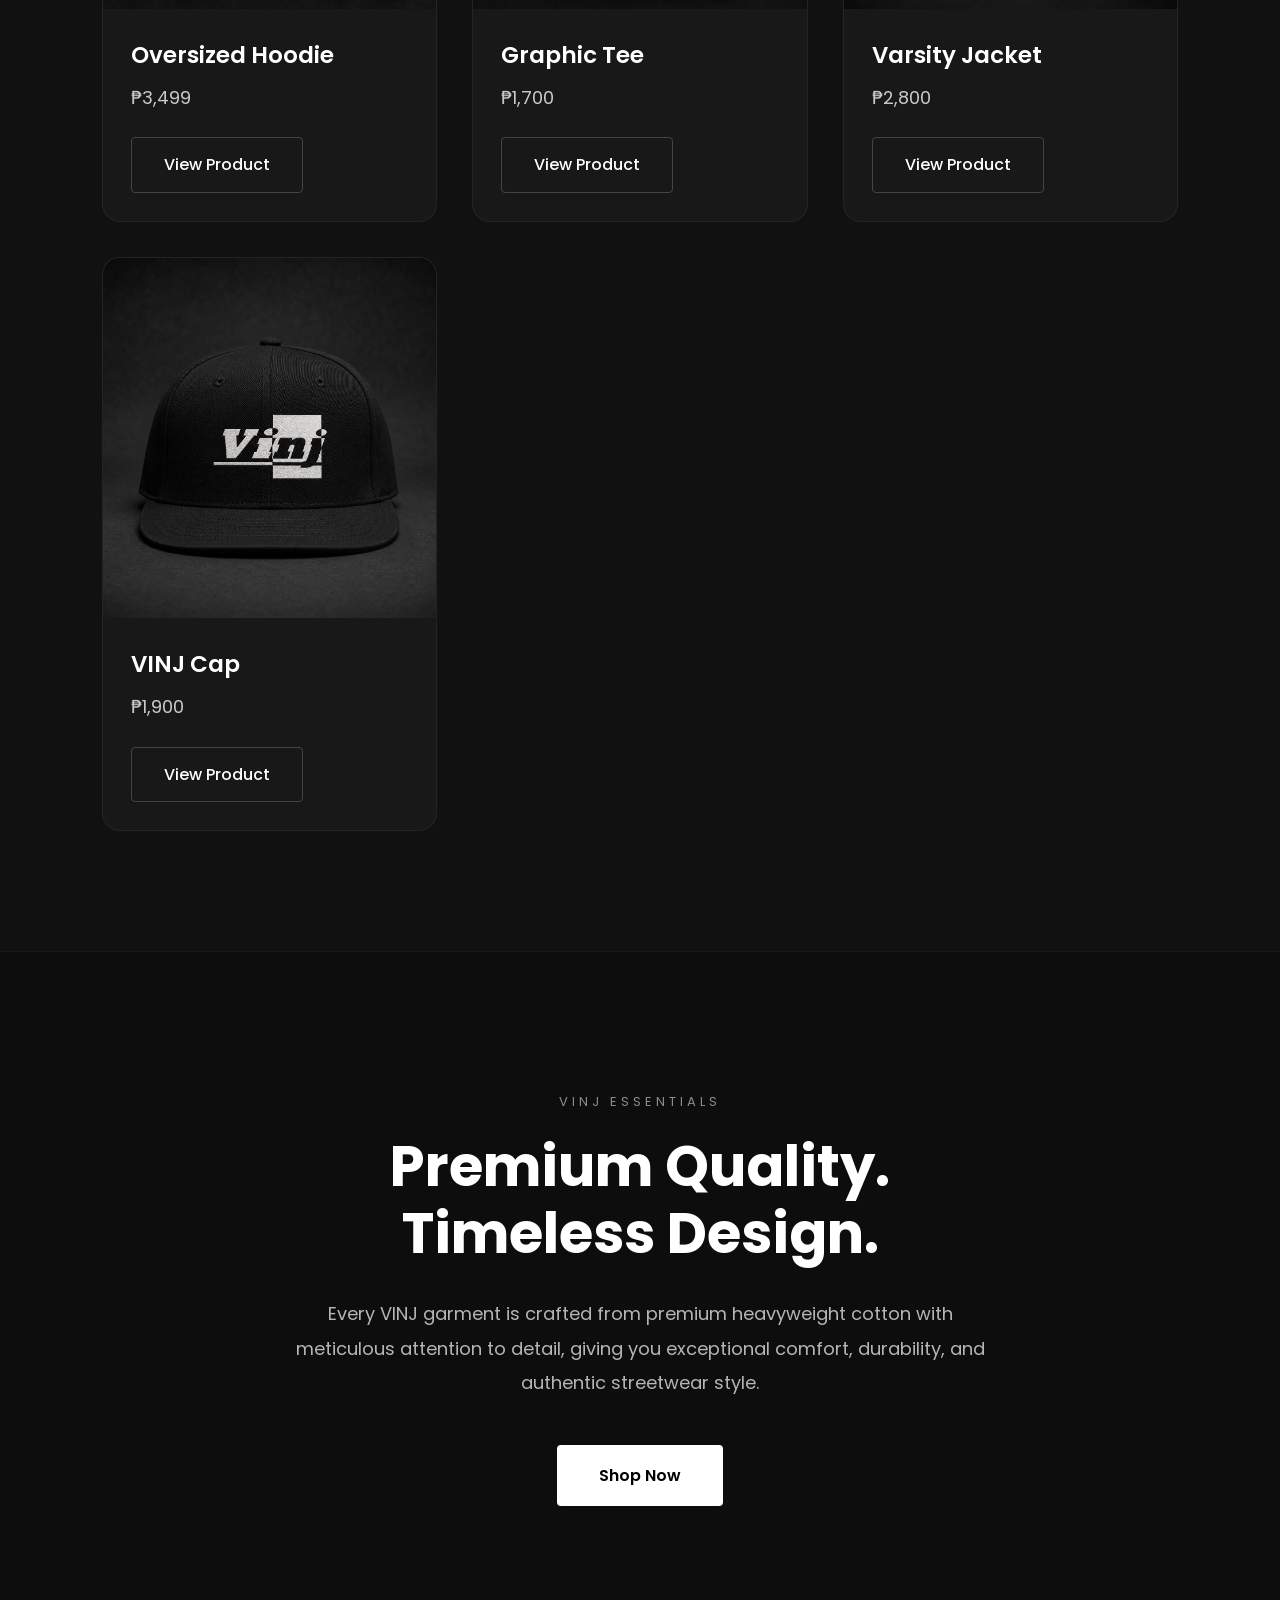
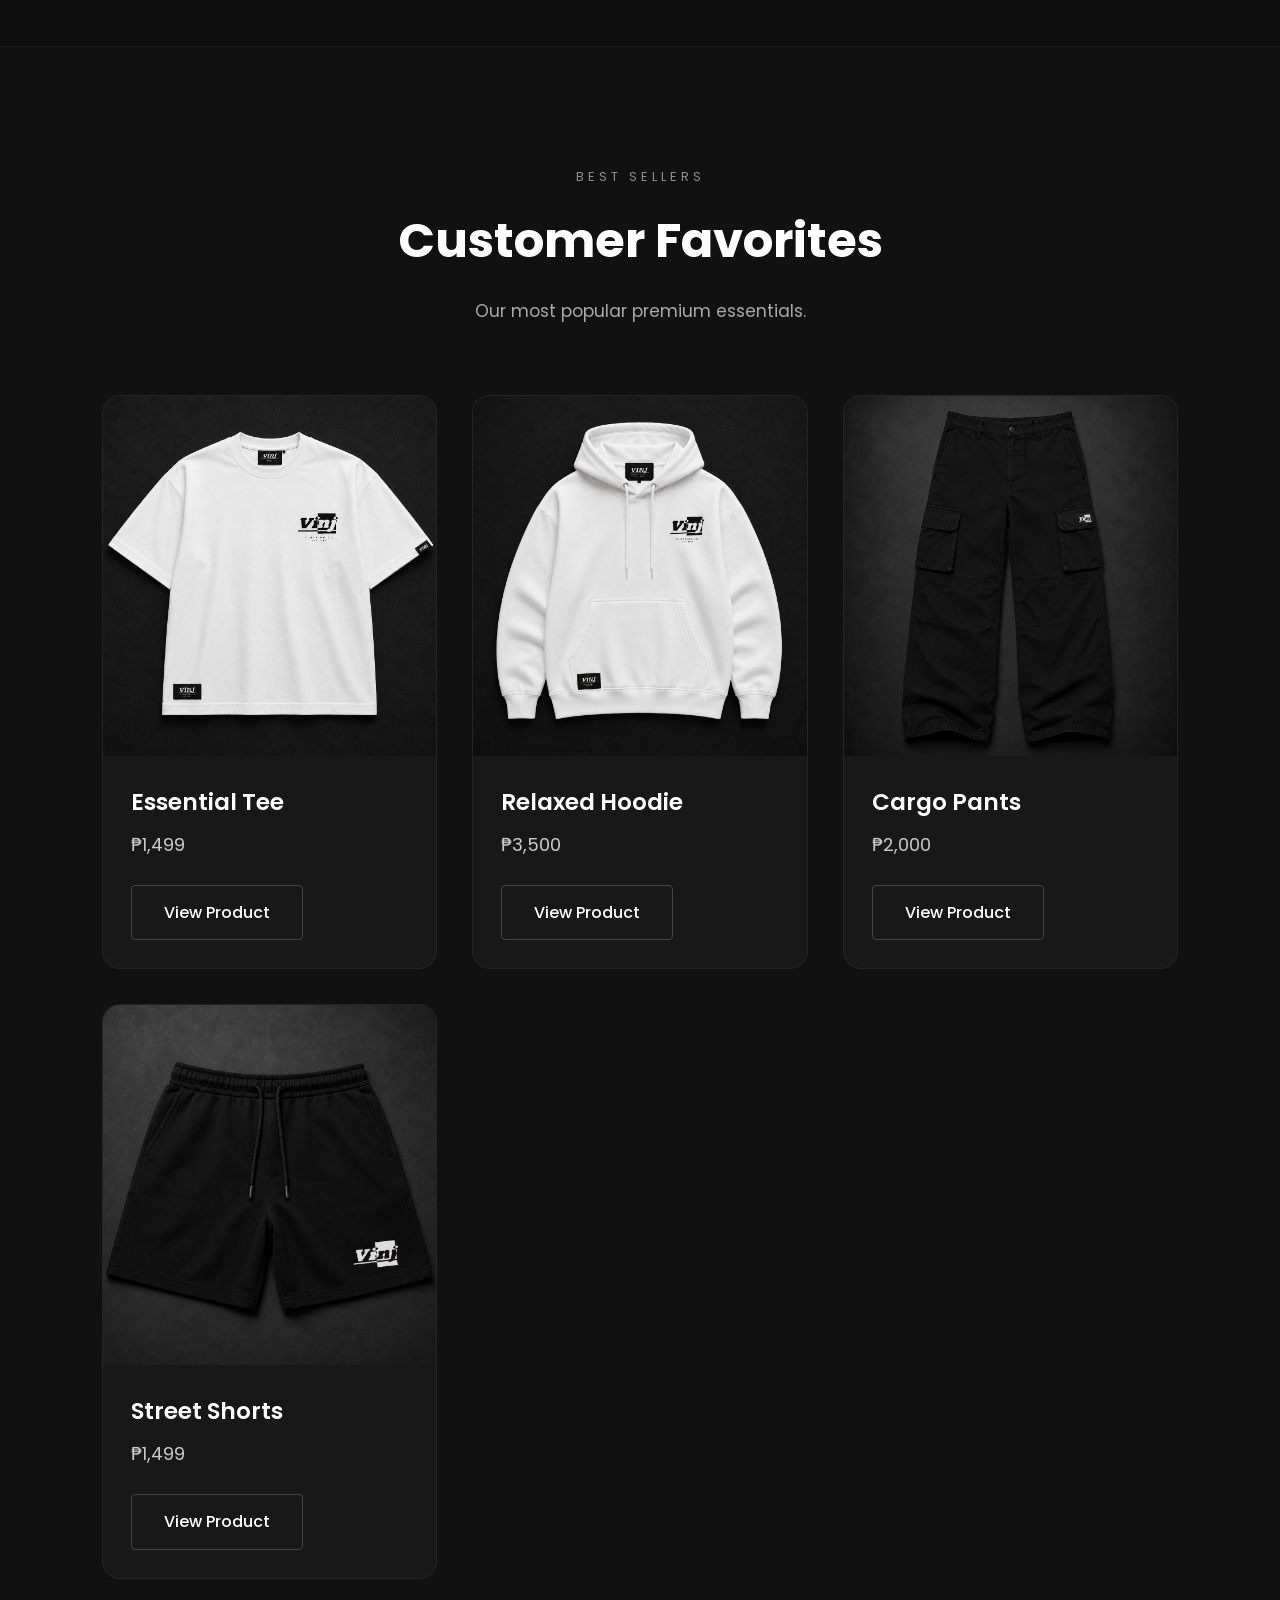
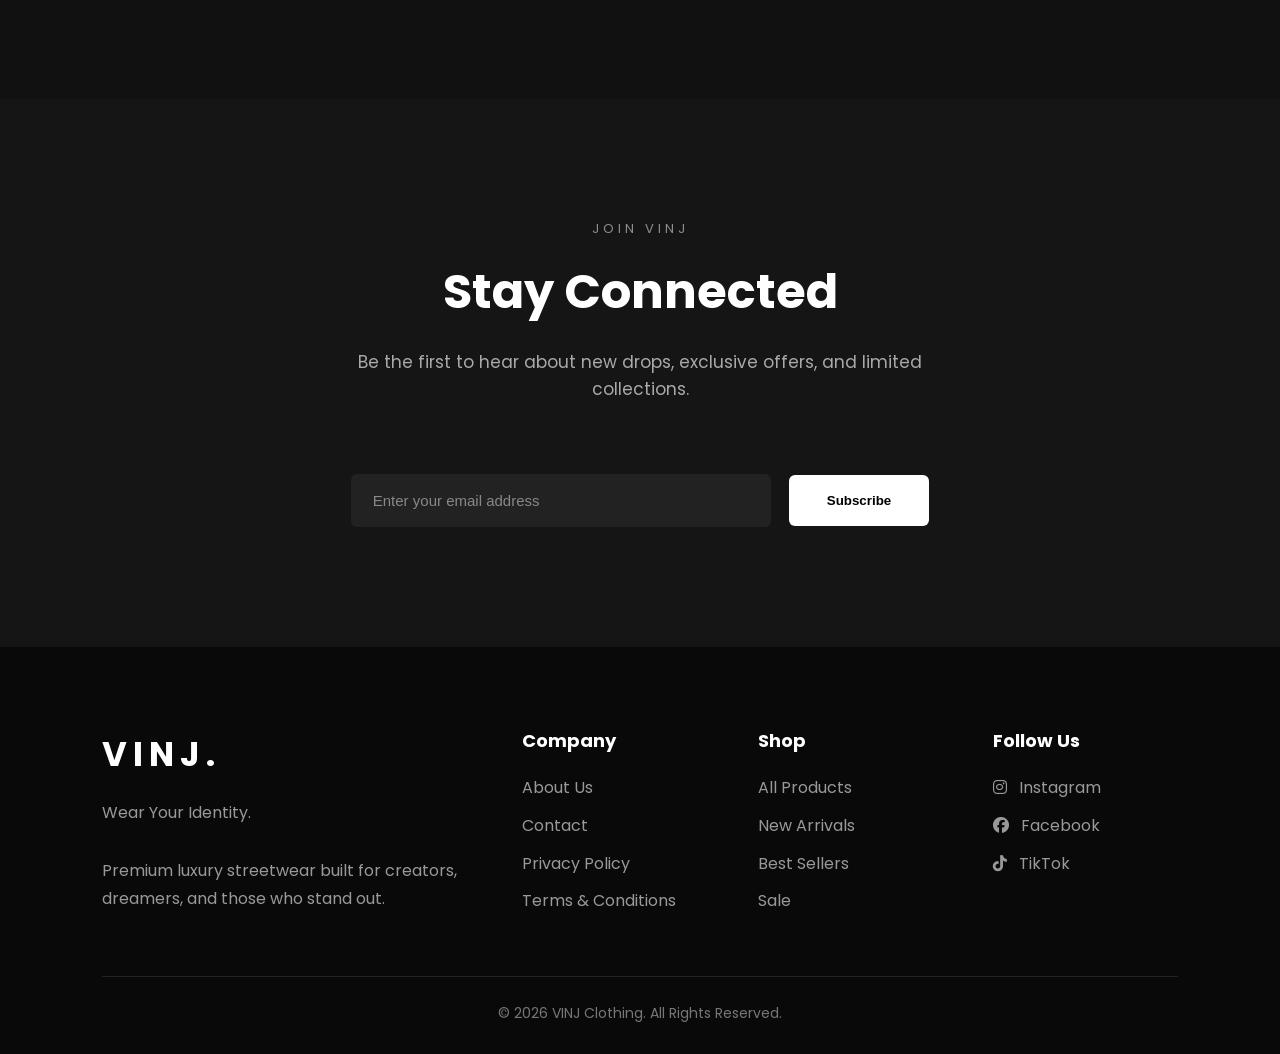
==== commit cefd6dd8: "Update navigation links and footer Instagram link" ====
--- a/index.html
+++ b/index.html
@@ -46,7 +46,7 @@
      HEADER
 ========================= -->
 
-    <header>
+    <header>    
 
         <nav class="navbar">
 
@@ -56,11 +56,10 @@
 
             <ul class="nav-links">
 
-                <li><a href="#">Men</a></li>
+                <li><a href="men.html">Men</a></li>
                <li><a href="women.html">Women</a></li>
-                <li><a href="#">Sale</a></li>
                 <li><a href="shop.html">Shop</a></li>
-                 <li><a href="about.html">About</a></li>
+                <li><a href="about.html">About</a></li>
 
             </ul>
 
@@ -91,7 +90,7 @@
         <div class="hero-content">
 
             <p class="hero-tag">
-
+                NEW COLLECTION
             </p>
 
             <h1>
@@ -432,7 +431,7 @@
 
                 <h4>Follow Us</h4>
 
-                <a href="#"><i class="fab fa-instagram"></i> Instagram</a>
+                <a href="https://www.instagram.com/" target="_blank" rel="noopener"><i class="fab fa-instagram"></i> Instagram</a>
 
                 <a href="#"><i class="fab fa-facebook"></i> Facebook</a>
 
